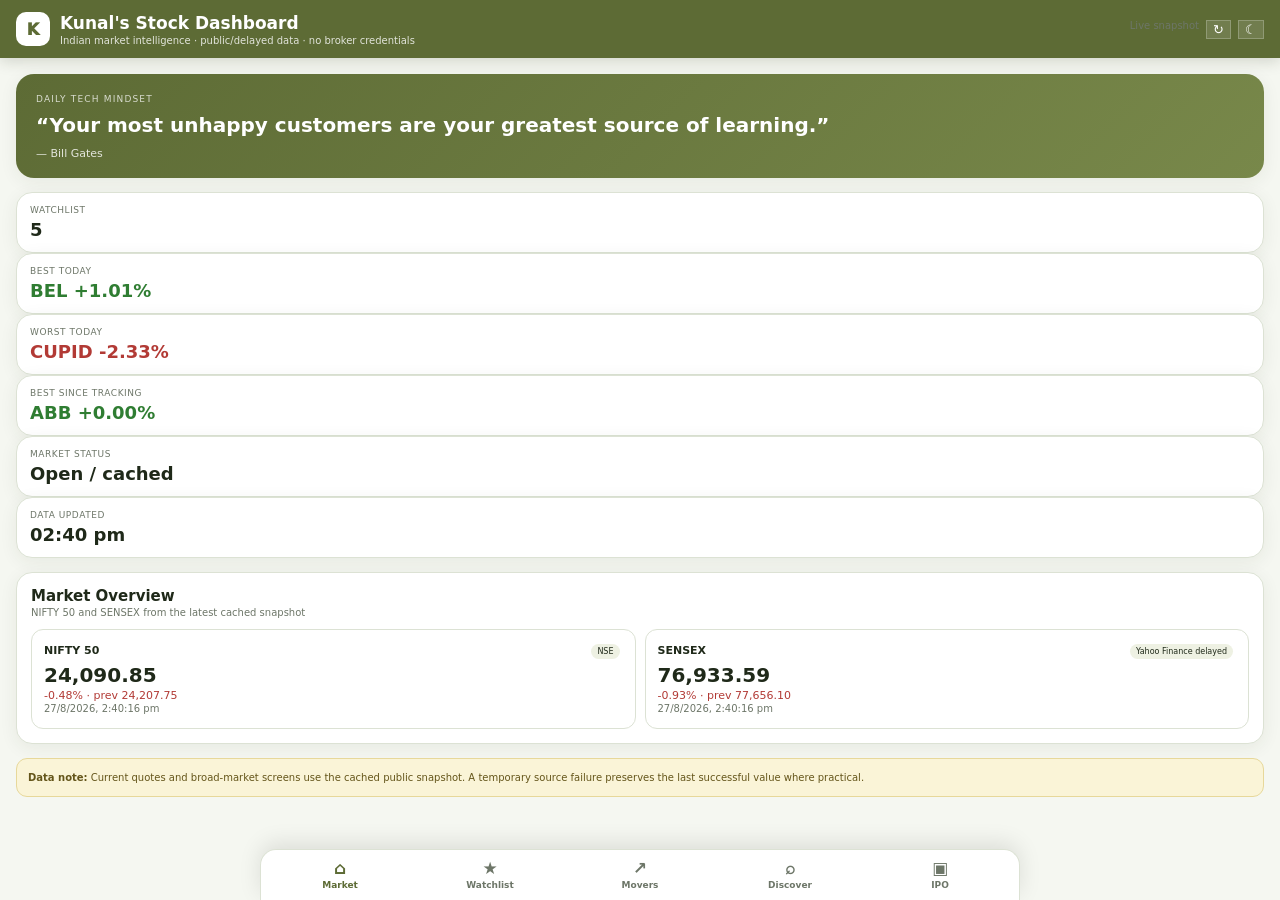
==== index.html @ 5e9cb169 "Add files via upload" ====
<!doctype html>
<html lang="en">
<head>
<meta charset="utf-8">
<meta name="viewport" content="width=device-width,initial-scale=1,viewport-fit=cover">
<meta name="theme-color" content="#5d6b35">
<title>Kunal's Stock Dashboard V7.0</title>
<style>
:root{--olive:#5d6b35;--olive2:#78884a;--olive3:#eef1e3;--bg:#f5f7f1;--panel:#fff;--text:#1f2919;--muted:#6d7668;--border:#dce2d4;--good:#2f7d32;--bad:#b23a35;--gold:#9a7610;--shadow:0 4px 18px rgba(39,53,29,.07)}
[data-theme=dark]{--bg:#11170e;--panel:#192114;--text:#edf2e7;--muted:#a7b19d;--border:#34402f;--olive:#95aa62;--olive2:#b1c57a;--olive3:#26311f;--good:#76c67a;--bad:#ff7b72;--gold:#e1bf57;--shadow:0 4px 18px rgba(0,0,0,.2)}
*{box-sizing:border-box}html,body{margin:0;background:var(--bg);color:var(--text);font-family:Inter,system-ui,-apple-system,Segoe UI,Roboto,sans-serif}body{min-height:100vh}.wrap{max-width:1320px;margin:auto;padding:16px}
.topbar{position:sticky;top:0;z-index:20;margin:-16px -16px 16px;padding:12px 16px;background:var(--olive);color:#fff;display:flex;align-items:center;justify-content:space-between;gap:12px;box-shadow:0 3px 14px rgba(40,50,20,.18)}.brand{display:flex;align-items:center;gap:10px}.brandmark{width:34px;height:34px;border-radius:10px;background:#fff;color:var(--olive);display:grid;place-items:center;font-weight:950}.brand h1{font-size:17px;margin:0}.brand small{display:block;opacity:.82;font-size:10px;margin-top:2px}.top-actions{display:flex;gap:7px}.top-actions button{background:rgba(255,255,255,.12);border:1px solid rgba(255,255,255,.22);color:#fff}
.quote{background:linear-gradient(135deg,var(--olive),var(--olive2));color:#fff;border-radius:18px;padding:20px 20px 18px;box-shadow:var(--shadow);margin-bottom:14px}.quote-label{font-size:9px;letter-spacing:.13em;text-transform:uppercase;opacity:.76}.quote-text{font-size:20px;line-height:1.28;font-weight:750;max-width:920px;margin:9px 0 8px}.quote-author{font-size:11px;opacity:.82}
.cards{display:grid;grid-template-columns:repeat(6,1fr);gap:9px;margin-bottom:14px}.card,.panel{background:var(--panel);border:1px solid var(--border);border-radius:16px;box-shadow:var(--shadow)}.card{padding:12px 13px}.label{font-size:9px;color:var(--muted);text-transform:uppercase;letter-spacing:.06em}.value{font-size:18px;font-weight:850;margin-top:4px}.subval{font-size:10px;color:var(--muted);margin-top:2px}.up{color:var(--good)}.down{color:var(--bad)}
.panel{padding:14px;margin-bottom:14px}.section-head{display:flex;align-items:flex-end;justify-content:space-between;gap:10px;margin-bottom:11px}.section-head h2{font-size:15px;margin:0}.section-head p{font-size:10px;color:var(--muted);margin:2px 0 0}.status{font-size:10px;color:var(--muted)}
.marketgrid{display:grid;grid-template-columns:repeat(2,1fr);gap:9px}.market{padding:12px;border:1px solid var(--border);border-radius:12px}.mhead{display:flex;justify-content:space-between;align-items:center}.mname{font-size:11px;font-weight:800}.mval{font-size:20px;font-weight:900;margin-top:4px}.mchg{font-size:11px;margin-top:2px}
.searchbar{position:relative}.toolbar{display:flex;gap:8px;flex-wrap:wrap}.toolbar input,.toolbar select,.toolbar button{font:inherit;border:1px solid var(--border);background:var(--panel);color:var(--text);border-radius:11px;padding:9px 11px}.toolbar input{min-width:280px;flex:1}.primary{background:var(--olive)!important;color:#fff!important;border-color:var(--olive)!important;font-weight:750}.results{display:none;position:absolute;left:0;right:0;top:44px;background:var(--panel);border:1px solid var(--border);border-radius:12px;box-shadow:var(--shadow);overflow:hidden;z-index:10}.results.open{display:block}.result{padding:9px 11px;cursor:pointer;border-bottom:1px solid var(--border)}.result:last-child{border-bottom:0}.result:hover{background:var(--olive3)}.result b{display:block;font-size:11px}.result span{font-size:9px;color:var(--muted)}
.tablebox{overflow:auto;border:1px solid var(--border);border-radius:12px}table{border-collapse:collapse;width:100%;min-width:1540px;font-size:11px}th{padding:9px 7px;color:var(--muted);text-align:right;border-bottom:1px solid var(--border);white-space:nowrap;position:sticky;top:0;background:var(--panel);z-index:1}th:first-child,td:first-child,td.name{text-align:left!important}td{padding:9px 7px;border-bottom:1px solid var(--border);text-align:right;white-space:nowrap;vertical-align:middle}.name{font-weight:850}.ticker{display:block;font-size:9px;color:var(--muted);font-weight:500}.price{font-size:13px;font-weight:900}.cellprice{font-weight:650}.cellpct{font-size:10px;margin-top:1px}.star{font-size:16px;background:none!important;border:0!important;padding:0 4px!important;color:var(--olive)}.remove{font-size:9px;padding:4px 6px!important}.clickstock{cursor:pointer}.clickstock:hover{background:var(--olive3)}
.details{display:none}.details.open{display:block}.detail-top{display:flex;justify-content:space-between;gap:12px}.detail-title{font-size:16px;font-weight:900}.detail-right{text-align:right}.detail-price{font-size:22px;font-weight:950}.metrics{display:grid;grid-template-columns:repeat(5,1fr);gap:8px;margin-top:11px}.metric{padding:9px;background:var(--olive3);border-radius:10px}.metric span{display:block;font-size:8px;color:var(--muted);text-transform:uppercase;letter-spacing:.04em}.metric b{font-size:11px}.chart{width:100%;height:180px;display:block;margin-top:10px}.periods{display:flex;flex-wrap:wrap;gap:6px;margin-top:7px}.period{padding:7px 9px;border:1px solid var(--border);border-radius:9px;font-size:10px}.period b{display:block;font-size:11px}
.grid3{display:grid;grid-template-columns:repeat(3,1fr);gap:10px}.grid4{display:grid;grid-template-columns:repeat(4,1fr);gap:10px}.move,.opcard,.catcard,.ipo{border:1px solid var(--border);border-radius:12px;padding:11px}.move h3,.opcard h3,.catcard h3,.ipo h3{font-size:11px;margin:0 0 7px}.moveitem{display:flex;justify-content:space-between;gap:10px;padding:7px 0;border-bottom:1px solid var(--border);font-size:11px}.moveitem:last-child{border-bottom:0}.mini{font-size:10px;color:var(--muted);line-height:1.45}.score{font-weight:900}.pill{display:inline-block;font-size:9px;border:1px solid var(--border);border-radius:999px;padding:3px 6px;margin-left:4px}.empty{padding:12px;border:1px dashed var(--border);border-radius:10px;color:var(--muted);font-size:10px;line-height:1.45}.tag{display:inline-block;font-size:8px;background:var(--olive3);border-radius:999px;padding:3px 6px;margin:2px 3px 0 0}
.ipo-grid{display:grid;grid-template-columns:repeat(3,1fr);gap:9px}.rubric{display:grid;grid-template-columns:repeat(4,1fr);gap:8px;margin-top:9px}.rubric div{padding:9px;background:var(--olive3);border-radius:9px;font-size:9px;line-height:1.4}.note{font-size:10px;color:var(--muted);line-height:1.5;margin-top:8px}
.ipo-head{display:flex;justify-content:space-between;gap:12px;align-items:flex-start;flex-wrap:wrap}
.ipo-title{font-size:15px;font-weight:900}.ipo-meta{font-size:10px;color:var(--muted);margin-top:4px;line-height:1.5}
.ipo-score{min-width:92px;text-align:center;border:1px solid var(--border);border-radius:12px;padding:8px 10px;background:var(--soft)}
.ipo-score b{display:block;font-size:18px}.ipo-score span{font-size:9px;font-weight:800}
.ipo-good,.ipo-bad{border-radius:10px;padding:9px 10px;margin-top:9px}
.ipo-good{background:#eaf7ef;border:1px solid #bfe5ca}.ipo-bad{background:#fff0f0;border:1px solid #efc4c4}
[data-theme=dark] .ipo-good{background:#13281b;border-color:#285b38}[data-theme=dark] .ipo-bad{background:#2b1717;border-color:#613030}
.ipo-good h4,.ipo-bad h4{margin:0 0 6px;font-size:10px}.ipo-good h4{color:#17723d}.ipo-bad h4{color:#b33131}
[data-theme=dark] .ipo-good h4{color:#75d99a}[data-theme=dark] .ipo-bad h4{color:#ff8d8d}
.ipo-points{display:grid;grid-template-columns:repeat(2,minmax(0,1fr));gap:5px}
.ipo-point{font-size:10px;line-height:1.35;padding:5px 6px;border-radius:7px;background:rgba(255,255,255,.55)}
[data-theme=dark] .ipo-point{background:rgba(0,0,0,.18)}
.ipo-full{margin-top:9px}.ipo-full summary{font-size:10px;font-weight:800;cursor:pointer;color:var(--muted);list-style:none}
.ipo-full summary::-webkit-details-marker{display:none}.ipo-full summary:after{content:"＋";float:right;font-size:13px}
.ipo-full[open] summary:after{content:"−"}
.ipo-facts{display:grid;grid-template-columns:repeat(3,1fr);gap:6px;margin-top:7px}
.ipo-fact{padding:7px;background:var(--soft);border-radius:7px;font-size:9px}.ipo-fact b{display:block;font-size:10px}
@media(max-width:700px){.ipo-points{grid-template-columns:1fr}.ipo-facts{grid-template-columns:repeat(2,1fr)}}
.warn{background:#faf4d7;border:1px solid #e7d89a;border-radius:11px;padding:11px;color:#64551a;font-size:10px;line-height:1.5}[data-theme=dark] .warn{background:#2d2b18;color:#dfd18b;border-color:#5a542c}
@media(max-width:1050px){.cards{grid-template-columns:repeat(3,1fr)}.grid4{grid-template-columns:repeat(2,1fr)}.metrics{grid-template-columns:repeat(3,1fr)}}
@media(max-width:760px){.wrap{padding:11px}.topbar{margin:-11px -11px 12px;padding:10px 11px}.quote{padding:16px}.quote-text{font-size:17px}.cards{grid-template-columns:repeat(2,1fr)}.marketgrid,.grid3,.ipo-grid,.rubric{grid-template-columns:1fr}.grid4,.metrics{grid-template-columns:repeat(2,1fr)}.toolbar input{min-width:0}.section-head{align-items:flex-start;flex-direction:column}}


/* IPO timeline */
.ipo-schedule{margin-top:9px;padding:9px 10px;border:1px solid var(--border);border-radius:10px;background:var(--panel)}
.ipo-schedule-title{font-size:9px;font-weight:900;letter-spacing:.05em;margin-bottom:7px;color:var(--olive)}
.ipo-schedule-title span{font-size:8px;font-weight:600;color:var(--muted);margin-left:5px}
.ipo-schedule-grid{display:grid;grid-template-columns:repeat(4,1fr);gap:6px}
.ipo-schedule-grid div{padding:7px;background:var(--olive3);border-radius:8px}
.ipo-schedule-grid span{display:block;font-size:8px;color:var(--muted);margin-bottom:2px}
.ipo-schedule-grid b{font-size:10px}
@media(max-width:760px){.ipo-schedule-grid{grid-template-columns:repeat(2,1fr)}}



/* V9.2: true tabbed Android app screens */
.app-screen{display:none!important}
.app-screen.active{display:block!important}
.tab-only{display:none!important}
.bottom-nav{
  position:fixed;
  left:50%;
  bottom:0;
  transform:translateX(-50%);
  z-index:100;
  width:min(760px,100%);
  display:grid;
  grid-template-columns:repeat(5,1fr);
  background:var(--panel);
  border:1px solid var(--border);
  border-bottom:0;
  border-radius:16px 16px 0 0;
  box-shadow:0 -6px 22px rgba(0,0,0,.10);
  padding:5px 4px calc(5px + env(safe-area-inset-bottom));
}
.bottom-nav button{
  appearance:none;
  border:0;
  background:transparent;
  color:var(--muted);
  font:inherit;
  font-size:9px;
  font-weight:800;
  padding:5px 2px;
  cursor:pointer;
  touch-action:manipulation;
  -webkit-tap-highlight-color:transparent;
}
.bottom-nav button b{
  display:block;
  font-size:17px;
  line-height:1.05;
  margin-bottom:2px;
}
.bottom-nav button.active{color:var(--olive)}
.wrap{padding-bottom:86px}
.ipo-new{
  border:1px solid var(--olive2);
  box-shadow:0 0 0 2px rgba(120,136,74,.10), var(--shadow);
  position:relative;
}
.ipo-new-badge{
  position:absolute;right:9px;top:9px;
  background:var(--olive);color:#fff;border-radius:999px;
  padding:3px 7px;font-size:8px;font-weight:900;
}
.ipo-schedule{margin-top:9px;padding:9px 10px;border:1px solid var(--border);border-radius:10px;background:var(--panel)}
.ipo-schedule-title{font-size:9px;font-weight:900;letter-spacing:.05em;margin-bottom:7px;color:var(--olive)}
.ipo-schedule-title span{font-size:8px;font-weight:600;color:var(--muted);margin-left:5px}
.ipo-schedule-grid{display:grid;grid-template-columns:repeat(4,1fr);gap:6px}
.ipo-schedule-grid div{padding:7px;background:var(--olive3);border-radius:8px}
.ipo-schedule-grid span{display:block;font-size:8px;color:var(--muted);margin-bottom:2px}
.ipo-schedule-grid b{font-size:10px}
@media(max-width:760px){
  .bottom-nav{width:100%;border-radius:14px 14px 0 0}
  .ipo-schedule-grid{grid-template-columns:repeat(2,1fr)}
}

</style>
</head>
<body>
<div class="wrap">
<header class="topbar"><div class="brand"><div class="brandmark">K</div><div><h1>Kunal's Stock Dashboard</h1><small>Indian market intelligence · public/delayed data · no broker credentials</small></div></div><div class="top-actions"><span class="status" id="status">Loading…</span><button id="refresh">↻</button><button id="theme">☾</button></div></header>

<section class="quote"><div class="quote-label">Daily tech mindset</div><div class="quote-text" id="quoteText"></div><div class="quote-author" id="quoteAuthor"></div></section>

<section class="cards" data-screen="market"><div class="card"><div class="label">Watchlist</div><div class="value" id="count">5</div></div><div class="card"><div class="label">Best Today</div><div class="value up" id="best">—</div></div><div class="card"><div class="label">Worst Today</div><div class="value down" id="worst">—</div></div><div class="card"><div class="label">Best Since Tracking</div><div class="value up" id="bestTrack">—</div></div><div class="card"><div class="label">Market Status</div><div class="value" id="marketStatus">—</div></div><div class="card"><div class="label">Data Updated</div><div class="value" id="updated">—</div></div></section>

<section class="panel" data-screen="market"><div class="section-head"><div><span id="market-section" class="section-anchor"></span><h2>Market Overview</h2><p>NIFTY 50 and SENSEX from the latest cached snapshot</p></div></div><div class="marketgrid" id="markets"></div></section>

<section class="panel" data-screen="watchlist"><div class="section-head"><div><span id="watchlist-section" class="section-anchor"></span><h2>Build Your Watchlist</h2><p>Search by symbol or company name and choose a real matching security.</p></div></div><div class="toolbar"><div class="searchbar" style="flex:1;min-width:220px"><input id="stockInput" autocomplete="off" placeholder="Try TCS, Tata Consultancy, GTLINFRA…"><div id="results" class="results"></div></div><button id="add" class="primary">＋ Add selected</button><select id="sort"><option value="default">Sort: Default</option><option value="today">Today</option><option value="m1">1M</option><option value="y1">1Y</option><option value="track">Since Tracking</option></select><select id="filter"><option value="all">All</option><option value="up">Gainers</option><option value="down">Losers</option><option value="fav">Favourites</option></select></div><div class="note">Unknown text is never silently added. Search suggestions come from the cached broader-market universe, and the selected security's own first available price becomes its independent tracking price.</div></section>

<section class="panel" data-screen="watchlist"><div class="section-head"><div><span id="performance-section" class="section-anchor"></span><h2>My Performance</h2><p>Every stock has its own tracking price and historical prices.</p></div></div><div class="tablebox"><table><thead><tr><th>★</th><th>Stock</th><th>Tracking</th><th>Since</th><th>Current</th><th>Today</th><th>1M</th><th>3M</th><th>6M</th><th>9M</th><th>1Y</th><th>5Y</th><th>All Time</th><th></th></tr></thead><tbody id="rows"></tbody></table></div></section>

<section class="panel" data-screen="watchlist"><div class="section-head"><div><h2>Selected Stock</h2><p>Tap any performance row to open details and the cached chart.</p></div></div><div id="details"><div class="empty">Select a stock from the table.</div></div></section>

<section class="panel" data-screen="discover"><div class="section-head"><div><span id="opportunities-section" class="section-anchor"></span><h2>Broader Market Opportunities</h2><p>Entire cached NIFTY 500 universe, including stocks outside your watchlist.</p></div></div><div class="grid3"><div class="opcard"><h3>Biggest Gainers — All Stocks</h3><div id="oppToday"></div></div><div class="opcard"><h3>Near 52W High</h3><div id="oppHigh"></div></div><div class="opcard"><h3>Recovery Candidates</h3><div id="oppLow"></div></div></div><div class="note">Opportunity scores are indicative screening scores, not predictions or guaranteed returns.</div></section>

<section class="panel" data-screen="movers"><div class="section-head"><div><span id="movers-section" class="section-anchor"></span><h2>Biggest Movers — All Stocks</h2><p>Top gainers and losers across the whole cached universe, not just your watchlist.</p></div></div><div class="grid4"><div class="move"><h3>Top Gainers</h3><div id="gainers"></div></div><div class="move"><h3>Top Losers</h3><div id="losers"></div></div><div class="move"><h3>Strongest Momentum</h3><div id="momentum"></div></div><div class="move"><h3>Near 52W High</h3><div id="moversHigh"></div></div></div></section>

<section class="panel" data-screen="discover"><div class="section-head"><div><span id="categories-section" class="section-anchor"></span><h2>Stock Categories</h2><p>Cap buckets are rank-based from available free-float market-cap data; themes are curated.</p></div></div><div class="grid4" id="categories"></div></section>

<section class="panel" data-screen="ipo"><div class="section-head"><div><span id="ipo-section" class="section-anchor"></span><h2>IPO Intelligence</h2><p>Current/upcoming snapshot with demand, GMP context and a transparent screening score.</p></div></div><div id="ipos"></div><div class="rubric"><div><b>Fundamentals</b><br>Revenue/profit growth, margins, ROE/ROCE, debt</div><div><b>Valuation</b><br>IPO P/E vs industry, P/S and market-cap context</div><div><b>Structure</b><br>Fresh issue, OFS, promoter holding, use of proceeds</div><div><b>Demand</b><br>GMP, trend and retail/QIB/NII subscription</div></div><div class="note">GMP is unofficial market information and must never be treated as a guaranteed listing price or return.</div></section>

<div class="warn"><b>Data note:</b> Current quotes and broad-market screens use the cached public snapshot. A temporary source failure preserves the last successful value where practical.</div>
</div>

<script>
const defaults=[{name:"ABB India",symbol:"ABB"},{name:"Bharat Dynamics",symbol:"BDL"},{name:"BPCL",symbol:"BPCL"},{name:"Bharat Electronics",symbol:"BEL"},{name:"Cupid",symbol:"CUPID"}];
const quotes=[
 ["Stay hungry. Stay foolish.","Steve Jobs"],
 ["Move fast and break things.","Mark Zuckerberg"],
 ["Your most unhappy customers are your greatest source of learning.","Bill Gates"],
 ["Great things in business are never done by one person; they're done by a team.","Steve Jobs"],
];
let stocks=JSON.parse(localStorage.getItem("ksd7-stocks")||"null")||defaults;let data=null,ipoData=null,selected=null,chosen=null;
const fmt=v=>v==null||!isFinite(v)?"—":Number(v).toLocaleString("en-IN",{minimumFractionDigits:2,maximumFractionDigits:2});
const pct=v=>v==null||!isFinite(v)?"—":(v>=0?"+":"")+Number(v).toFixed(2)+"%";
const cls=v=>v==null?"":v>=0?"up":"down";
const esc=v=>String(v??"").replace(/[&<>"']/g,m=>({"&":"&amp;","<":"&lt;",">":"&gt;",'"':"&quot;","'":"&#039;"}[m]));
const trackKey=s=>`ksd7-track-${s}`;function save(){localStorage.setItem("ksd7-stocks",JSON.stringify(stocks))}
function track(symbol,last){let r=JSON.parse(localStorage.getItem(trackKey(symbol))||"null");if(!r?.price&&last!=null){r={price:last,date:new Date().toISOString()};localStorage.setItem(trackKey(symbol),JSON.stringify(r))}return r}
function universe(){return Object.entries(data?.opportunities||{}).map(([symbol,d])=>({symbol,...d})).filter(d=>d.last!=null)}
function get(s){return data?.stocks?.[s.symbol]||data?.opportunities?.[s.symbol]||null}
function historicalCell(d,key){const price=d?.[key+"Price"],change=d?.[key];return price!=null?`<div class="cellprice">₹${fmt(price)}</div><div class="cellpct ${cls(change)}">${pct(change)}</div>`:"—"}
function render(){const f=document.getElementById("filter").value,k=document.getElementById("sort").value;let list=stocks.filter(s=>{const d=get(s),v=d?.today;return f==="all"||(f==="up"&&v!=null&&v>=0)||(f==="down"&&v!=null&&v<0)||(f==="fav"&&s.favorite)});list.sort((a,b)=>{if(k==="default")return 0;const A=get(a),B=get(b);if(k==="track"){const ta=A?.last!=null?track(a.symbol,A.last):null,tb=B?.last!=null?track(b.symbol,B.last):null;return ((tb?.price&&B?.last)?B.last/tb.price-1:-Infinity)-((ta?.price&&A?.last)?A.last/ta.price-1:-Infinity)}return (B?.[k]??-Infinity)-(A?.[k]??-Infinity)});
document.getElementById("count").textContent=stocks.length;document.getElementById("rows").innerHTML=list.map(s=>{const d=get(s),tr=d?.last!=null?track(s.symbol,d.last):null,since=tr?.price&&d?.last!=null?(d.last/tr.price-1)*100:null;return `<tr class="clickstock" data-sym="${esc(s.symbol)}"><td><button class="star" data-star="${esc(s.symbol)}">${s.favorite?"★":"☆"}</button></td><td class="name">${esc(d?.name||s.name)}<span class="ticker">${esc(s.symbol)}</span></td><td>${tr?`₹${fmt(tr.price)}`:"—"}</td><td class="${cls(since)}">${pct(since)}</td><td class="price">${d?.last!=null?"₹"+fmt(d.last):"—"}</td><td class="${cls(d?.today)}">${pct(d?.today)}</td><td>${historicalCell(d,"m1")}</td><td>${historicalCell(d,"m3")}</td><td>${historicalCell(d,"m6")}</td><td>${historicalCell(d,"m9")}</td><td>${historicalCell(d,"y1")}</td><td>${historicalCell(d,"y5")}</td><td>${historicalCell(d,"allTime")}</td><td><button class="remove" data-remove="${esc(s.symbol)}">Remove</button></td></tr>`}).join("")||`<tr><td colspan="14"><div class="empty">No stocks match this filter.</div></td></tr>`;
document.querySelectorAll("[data-sym]").forEach(r=>r.onclick=e=>{if(e.target.closest("button"))return;openDetail(r.dataset.sym)});document.querySelectorAll("[data-star]").forEach(b=>b.onclick=e=>{e.stopPropagation();const s=stocks.find(x=>x.symbol===b.dataset.star);if(s){s.favorite=!s.favorite;save();render()}});document.querySelectorAll("[data-remove]").forEach(b=>b.onclick=e=>{e.stopPropagation();stocks=stocks.filter(x=>x.symbol!==b.dataset.remove);save();if(selected===b.dataset.remove)selected=null;render()});renderDetails()}
function openDetail(sym){selected=sym;renderDetails();document.getElementById("details").scrollIntoView({behavior:"smooth",block:"nearest"})}
function renderDetails(){const box=document.getElementById("details");if(!selected){box.innerHTML='<div class="empty">Select a stock from the table.</div>';return}const meta=stocks.find(s=>s.symbol===selected)||{symbol:selected,name:selected},d=get(meta);if(!d){box.innerHTML=`<div class="empty">${esc(selected)} has no current cached data yet.</div>`;return}const tr=track(selected,d.last),since=tr?.price?(d.last/tr.price-1)*100:null;box.innerHTML=`<div class="details open"><div class="detail-top"><div><div class="detail-title">${esc(d.name||meta.name)} <span class="ticker">${esc(selected)}</span></div><div class="mini">${esc(d.sector||"Sector unavailable")}</div></div><div class="detail-right"><div class="detail-price">₹${fmt(d.last)}</div><div class="${cls(d.today)}">${pct(d.today)} today</div></div></div><div class="metrics"><div class="metric"><span>Tracking price</span><b>₹${fmt(tr?.price)}</b></div><div class="metric"><span>Since tracking</span><b class="${cls(since)}">${pct(since)}</b></div><div class="metric"><span>52W high</span><b>₹${fmt(d.high)}</b></div><div class="metric"><span>52W low</span><b>₹${fmt(d.low)}</b></div><div class="metric"><span>Volume</span><b>${d.volume==null?"—":Number(d.volume).toLocaleString("en-IN")}</b></div><div class="metric"><span>Prev close</span><b>₹${fmt(d.prev)}</b></div><div class="metric"><span>Market cap</span><b>${d.marketCap==null?"—":fmt(d.marketCap)}</b></div><div class="metric"><span>P/E</span><b>${fmt(d.pe)}</b></div><div class="metric"><span>1Y</span><b class="${cls(d.y1)}">${pct(d.y1)}</b></div><div class="metric"><span>5Y</span><b class="${cls(d.y5)}">${pct(d.y5)}</b></div></div><svg class="chart" viewBox="0 0 900 180" preserveAspectRatio="none">${spark(d.points)}</svg><div class="periods">${[["1M","m1"],["3M","m3"],["6M","m6"],["9M","m9"],["1Y","y1"],["5Y","y5"],["All Time","allTime"]].map(([label,key])=>`<div class="period"><span>${label}</span><b>₹${fmt(d[key+"Price"])}</b><span class="${cls(d[key])}">${pct(d[key])}</span></div>`).join("")}</div>`}
function spark(points){const p=(points||[]).map(x=>Number(x.c)).filter(Number.isFinite).slice(-260);if(p.length<2)return"";const w=900,h=180,pad=8,min=Math.min(...p),max=Math.max(...p),den=max-min||1;const pts=p.map((v,i)=>`${pad+i*(w-2*pad)/(p.length-1)},${h-pad-(v-min)*(h-2*pad)/den}`).join(" ");return `<polyline fill="none" stroke="var(--olive)" stroke-width="2.3" points="${pts}"/>`}
function populateSearch(){const q=document.getElementById("stockInput").value.trim().toLowerCase(),box=document.getElementById("results");chosen=null;if(!q){box.classList.remove("open");box.innerHTML="";return}const rows=universe().filter(x=>x.symbol.toLowerCase().includes(q)||String(x.name||"").toLowerCase().includes(q)).sort((a,b)=>{const as=a.symbol.toLowerCase().startsWith(q)?0:1,bs=b.symbol.toLowerCase().startsWith(q)?0:1;return as-bs||a.symbol.localeCompare(b.symbol)}).slice(0,8);box.innerHTML=rows.length?rows.map(x=>`<div class="result" data-result="${esc(x.symbol)}"><b>${esc(x.symbol)}</b><span>${esc(x.name||x.symbol)} · ₹${fmt(x.last)}</span></div>`).join(""):`<div class="result"><b>No matching stock</b><span>Try a symbol or part of the company name.</span></div>`;box.classList.add("open");document.querySelectorAll("[data-result]").forEach(e=>e.onclick=()=>{chosen=e.dataset.result;document.getElementById("stockInput").value=chosen;box.classList.remove("open")})}
function addSelected(){let sym=chosen||document.getElementById("stockInput").value.trim().toUpperCase();const rows=universe();let exact=rows.find(x=>x.symbol===sym)||rows.find(x=>String(x.name||"").toUpperCase()===sym);if(!exact){const q=sym.toLowerCase();exact=rows.find(x=>x.symbol.toLowerCase()===q||String(x.name||"").toLowerCase()===q)}if(!exact){alert("Select a stock from the search suggestions first.");return}sym=exact.symbol;if(!stocks.some(s=>s.symbol===sym)){stocks.push({name:exact.name||sym,symbol:sym});track(sym,exact.last);save();render()}document.getElementById("stockInput").value="";chosen=null;document.getElementById("results").classList.remove("open")}
function renderMarkets(){const m=data?.markets||{};document.getElementById("markets").innerHTML=["NIFTY 50","SENSEX"].map(k=>{const x=m[k];return `<div class="market"><div class="mhead"><div class="mname">${k}</div><span class="tag">${esc(x?.source||"cached")}</span></div><div class="mval">${x?.last!=null?fmt(x.last):"—"}</div><div class="mchg ${cls(x?.today)}">${pct(x?.today)} · prev ${x?.prev!=null?fmt(x.prev):"—"}</div><div class="mini">${x?.updatedAt?new Date(x.updatedAt).toLocaleString("en-IN"):"Last good cached value"}</div></div>`}).join("")}
function renderOpportunity(id,arr,showScore=true){document.getElementById(id).innerHTML=(arr||[]).slice(0,8).map(x=>`<div class="moveitem linkish" data-oppsym="${esc(x.symbol)}"><span><b>${esc(x.symbol)}</b><span class="ticker">${esc(x.name||x.symbol)}</span></span><span class="${cls(x.today)}">${pct(x.today)}${showScore?`<span class="ticker">Score ${x.score??"—"}</span>`:""}</span></div>`).join("")||'<div class="empty">No opportunity data in snapshot.</div>'}
function opportunities(){const arr=universe();renderOpportunity("oppToday",[...arr].sort((a,b)=>(b.today??-Infinity)-(a.today??-Infinity)));renderOpportunity("oppHigh",arr.filter(x=>x.high&&x.last).sort((a,b)=>(b.last/b.high)-(a.last/a.high)));renderOpportunity("oppLow",arr.filter(x=>x.high&&x.low&&x.last).sort((a,b)=>((a.last-a.low)/(a.high-a.low))-((b.last-b.low)/(b.high-b.low))));const gains=[...arr].sort((a,b)=>(b.today??-Infinity)-(a.today??-Infinity)),losers=[...arr].sort((a,b)=>(a.today??Infinity)-(b.today??Infinity)),momentum=[...arr].sort((a,b)=>(b.score??-Infinity)-(a.score??-Infinity)),high=[...arr].filter(x=>x.high&&x.last).sort((a,b)=>(b.last/b.high)-(a.last/a.high));renderMover("gainers",gains);renderMover("losers",losers);renderMover("momentum",momentum,true);renderMover("moversHigh",high,true);document.querySelectorAll("[data-oppsym]").forEach(e=>e.onclick=()=>{const sym=e.dataset.oppsym;if(!stocks.some(s=>s.symbol===sym)){const d=data.opportunities[sym];stocks.push({name:d?.name||sym,symbol:sym});track(sym,d?.last);save();render()}openDetail(sym)})}
function renderMover(id,arr,score=false){document.getElementById(id).innerHTML=arr.slice(0,8).map(x=>`<div class="moveitem linkish" data-oppsym="${esc(x.symbol)}"><span>${esc(x.symbol)}<span class="ticker">${esc(x.name||"")}</span></span><span class="${cls(x.today)}">${pct(x.today)}${score?`<span class="ticker">${x.score??"—"}</span>`:""}</span></div>`).join("")||'<div class="empty">No data.</div>'}
const themes={"Dividend":["COALINDIA","IOC","ONGC","NTPC","POWERGRID","BPCL","ITC"],"PSU":["SBIN","BPCL","BEL","BDL","ONGC","NTPC","COALINDIA"],"Defence":["BEL","BDL","HAL","MAZDOCK","GRSE","BEML"],"Railways":["IRCON","RVNL","IRFC","RITES","TITAGARH"],"Infrastructure":["LT","LARSEN","ABB","SIEMENS","RVNL","IRCON"],"Banking":["HDFCBANK","ICICIBANK","SBIN","KOTAKBANK","AXISBANK"],"IT":["TCS","INFY","HCLTECH","WIPRO","TECHM"],"Pharma":["SUNPHARMA","DRREDDY","CIPLA","DIVISLAB"],"Energy":["RELIANCE","ONGC","POWERGRID","BPCL","NTPC"]};
function categoryRecords(name){const arr=universe();if(["Blue-chip","Large-cap","Mid-cap","Small-cap","Penny (<₹50)"].includes(name))return arr.filter(x=>x.capCategory===name||(!x.capCategory&&name==="Penny (<₹50)"&&x.last<50)).sort((a,b)=>(b.score??-Infinity)-(a.score??-Infinity));const set=new Set(themes[name]||[]);return arr.filter(x=>set.has(x.symbol)).sort((a,b)=>(b.score??-Infinity)-(a.score??-Infinity))}
function categories(){const names=["Blue-chip","Large-cap","Mid-cap","Small-cap","Penny (<₹50)",...Object.keys(themes)];document.getElementById("categories").innerHTML=names.map(name=>{const a=categoryRecords(name),b=a[0];return `<div class="catcard"><h3>${name}</h3>${b?`<div class="moveitem linkish" data-oppsym="${esc(b.symbol)}"><span><b>${esc(b.symbol)}</b><span class="ticker">${esc(b.name||"")}</span></span><span>₹${fmt(b.last)}</span></div><div class="mini">Today ${pct(b.today)} · 52W ${fmt(b.low)}–${fmt(b.high)} · score ${b.score??"—"}</div>`:'<div class="empty">No matching stock in the current snapshot.</div>'}</div>`}).join("");document.querySelectorAll("[data-oppsym]").forEach(e=>e.onclick=()=>{const sym=e.dataset.oppsym;if(!stocks.some(s=>s.symbol===sym)){const d=data.opportunities[sym];stocks.push({name:d?.name||sym,symbol:sym});track(sym,d?.last);save();render()}openDetail(sym)})}
function ipoScore(x){let s=0;const rg=Number(x.revenueGrowth),pg=Number(x.profitGrowth),roe=Number(x.roe),roce=Number(x.roce),g=Number(x.gmpPct),sub=Number(x.subscriptionTotal);if(Number.isFinite(rg))s+=Math.max(0,Math.min(10,rg/5+5));if(Number.isFinite(pg))s+=Math.max(0,Math.min(10,pg/5+5));if(Number.isFinite(roe))s+=Math.max(0,Math.min(10,roe/5));if(Number.isFinite(roce))s+=Math.max(0,Math.min(10,roce/5));if(x.pe!=null&&x.industryPe>0)s+=Math.max(0,Math.min(15,(1-(Number(x.pe)-Number(x.industryPe))/Number(x.industryPe))*15));if(Number.isFinite(g))s+=Math.max(0,Math.min(15,g/5));if(Number.isFinite(sub))s+=Math.max(0,Math.min(15,sub/3));if(x.freshIssuePct!=null)s+=Math.min(10,Math.max(0,Number(x.freshIssuePct)/10));return Math.round(Math.min(100,s))}
function ipoSignal(label,value,type){
 const text=value==null||value===""?"Not available":String(value);
 return `<div class="ipo-point"><b>${esc(label)}</b><br>${esc(text)}</div>`;
}
function fmtDate(v){
 if(!v) return "—";
 const d=new Date(v+(/T|Z/.test(String(v))?"":"T00:00:00+05:30"));
 if(Number.isNaN(d.getTime())) return esc(String(v));
 return d.toLocaleDateString("en-IN",{day:"2-digit",month:"short",year:"numeric"});
}
function ipoCard(x){
 const score=x.score??ipoScore(x), flag=score>=70?"GREEN":score>=45?"YELLOW":"RED";
 const positives=[], negatives=[];
 const rg=Number(x.revenueGrowth), pg=Number(x.profitGrowth), roe=Number(x.roe), roce=Number(x.roce);
 const gp=Number(x.gmpPct), sub=Number(x.subscriptionTotal), pe=Number(x.pe), ipe=Number(x.industryPe);
 const debt=Number(x.debt), fresh=Number(x.freshIssuePct), promoter=Number(x.promoterHolding);

 if(Number.isFinite(rg) && rg>0) positives.push(ipoSignal("Revenue growth",pct(rg)+" — positive","good"));
 if(Number.isFinite(pg) && pg>0) positives.push(ipoSignal("Profit growth",pct(pg)+" — positive","good"));
 if(Number.isFinite(roe) && roe>=15) positives.push(ipoSignal("ROE",pct(roe)+" — healthy","good"));
 if(Number.isFinite(roce) && roce>=15) positives.push(ipoSignal("ROCE",pct(roce)+" — healthy","good"));
 if(Number.isFinite(gp) && gp>0) positives.push(ipoSignal("GMP",pct(gp)+" — positive unofficial signal","good"));
 if(Number.isFinite(sub) && sub>=2) positives.push(ipoSignal("Subscription",sub.toFixed(1)+"× — strong demand","good"));
 if(Number.isFinite(pe) && Number.isFinite(ipe) && pe>0 && ipe>0 && pe<ipe) positives.push(ipoSignal("Valuation","IPO P/E below industry P/E","good"));
 if(Number.isFinite(promoter) && promoter>=40) positives.push(ipoSignal("Promoter holding",pct(promoter)+" — meaningful holding","good"));
 if(Number.isFinite(fresh) && fresh>=50) positives.push(ipoSignal("Fresh issue",pct(fresh)+" — substantial fresh capital","good"));

 if(Number.isFinite(rg) && rg<0) negatives.push(ipoSignal("Revenue growth",pct(rg)+" — declining","bad"));
 if(Number.isFinite(pg) && pg<0) negatives.push(ipoSignal("Profit growth",pct(pg)+" — declining","bad"));
 if(Number.isFinite(roe) && roe<10) negatives.push(ipoSignal("ROE",pct(roe)+" — weak","bad"));
 if(Number.isFinite(roce) && roce<10) negatives.push(ipoSignal("ROCE",pct(roce)+" — weak","bad"));
 if(Number.isFinite(gp) && gp<0) negatives.push(ipoSignal("GMP",pct(gp)+" — negative unofficial signal","bad"));
 if(Number.isFinite(sub) && sub<1) negatives.push(ipoSignal("Subscription",sub.toFixed(1)+"× — weak demand","bad"));
 if(Number.isFinite(pe) && Number.isFinite(ipe) && pe>ipe) negatives.push(ipoSignal("Valuation","IPO P/E above industry P/E","bad"));
 if(Number.isFinite(debt) && debt>0) negatives.push(ipoSignal("Debt","Debt reported — review leverage","bad"));
 if(Number.isFinite(fresh) && fresh<30) negatives.push(ipoSignal("Fresh issue",pct(fresh)+" — large OFS component","bad"));
 if(Number.isFinite(promoter) && promoter<20) negatives.push(ipoSignal("Promoter holding",pct(promoter)+" — relatively low","bad"));

 if(!positives.length) positives.push(ipoSignal("No clear positive signal","Insufficient verified data","good"));
 if(!negatives.length) negatives.push(ipoSignal("No major negative signal","No flagged issue from available metrics","bad"));

 return `<div class="ipo">
  <div class="ipo-head">
   <div><div class="ipo-title">${esc(x.name||"Unnamed IPO")}</div>
   <div class="ipo-meta">Price ${esc(x.priceBand||x.issuePrice||"—")} · GMP ${x.gmp!=null?"₹"+fmt(x.gmp):"—"} (${x.gmpPct!=null?pct(x.gmpPct):"—"}) · Lot ${x.lotSize??"—"} · Min investment ${x.minimumInvestment!=null?"₹"+fmt(x.minimumInvestment):"—"}</div></div>
   <div class="ipo-score"><b>${score}/100</b><span>${flag}</span></div>
  </div>
  <div class="ipo-good"><h4>🟢 POSITIVES</h4><div class="ipo-points">${positives.join("")}</div></div>
  <div class="ipo-bad"><h4>🔴 NEGATIVES / RISKS</h4><div class="ipo-points">${negatives.join("")}</div></div>
  <div class="ipo-schedule">
   <div class="ipo-schedule-title">📅 IPO TIMELINE <span>tentative</span></div>
   <div class="ipo-schedule-grid">
    <div><span>Start</span><b>${fmtDate(x.openDate)}</b></div>
    <div><span>Bidding ends</span><b>${fmtDate(x.closeDate)}</b></div>
    <div><span>Allotment</span><b>${fmtDate(x.allotmentDate)}</b></div>
    <div><span>Listing</span><b>${fmtDate(x.listingDate)}</b></div>
   </div>
  </div>
  <details class="ipo-full">
   <summary>Full IPO details</summary>
   <div class="ipo-facts">
    <div class="ipo-fact"><b>Issue size</b>${x.issueSize!=null?"₹"+fmt(x.issueSize):"—"}</div>
    <div class="ipo-fact"><b>Market cap</b>${x.marketCap!=null?"₹"+fmt(x.marketCap):"—"}</div>
    <div class="ipo-fact"><b>Revenue growth</b>${pct(x.revenueGrowth)}</div>
    <div class="ipo-fact"><b>Profit growth</b>${pct(x.profitGrowth)}</div>
    <div class="ipo-fact"><b>ROE</b>${pct(x.roe)}</div>
    <div class="ipo-fact"><b>ROCE</b>${pct(x.roce)}</div>
    <div class="ipo-fact"><b>Debt</b>${x.debt??"—"}</div>
    <div class="ipo-fact"><b>IPO P/E</b>${x.pe??"—"}</div>
    <div class="ipo-fact"><b>Industry P/E</b>${x.industryPe??"—"}</div>
    <div class="ipo-fact"><b>Promoter holding</b>${x.promoterHolding!=null?pct(x.promoterHolding):"—"}</div>
    <div class="ipo-fact"><b>Fresh issue</b>${x.freshIssuePct!=null?pct(x.freshIssuePct):"—"}</div>
    <div class="ipo-fact"><b>OFS</b>${x.ofsPct!=null?pct(x.ofsPct):"—"}</div>
    <div class="ipo-fact"><b>Retail</b>${x.retailSubscription??"—"}×</div>
    <div class="ipo-fact"><b>QIB</b>${x.qibSubscription??"—"}×</div>
    <div class="ipo-fact"><b>NII/HNI</b>${x.niiSubscription??"—"}×</div>
    <div class="ipo-fact"><b>Listing potential</b>${esc(x.listingGainPotential||"—")}</div>
    <div class="ipo-fact"><b>Long-term potential</b>${esc(x.longTermPotential||"—")}</div>
    <div class="ipo-fact"><b>Risk</b>${esc(x.risk||"—")}</div>
   </div>
  </details>
 </div>`;
}
function renderIpos(){const rows=Array.isArray(ipoData?.ipos)?ipoData.ipos:[];document.getElementById("ipos").innerHTML=rows.length?`<div class="ipo-grid">${rows.map(ipoCard).join("")}</div>`:'<div class="empty">No verified IPO snapshot available.</div>'}
function setQuote(){const q=quotes[new Date().getDate()%quotes.length];document.getElementById("quoteText").textContent=`“${q[0]}”`;document.getElementById("quoteAuthor").textContent=`— ${q[1]}`}
async function load(){try{document.getElementById("status").textContent="Loading…";const [r,i]=await Promise.all([fetch("data.json?ts="+Date.now(),{cache:"no-store"}),fetch("ipo.json?ts="+Date.now(),{cache:"no-store"})]);if(!r.ok)throw Error("data unavailable");data=await r.json();ipoData=i.ok?await i.json():{ipos:[]};document.getElementById("status").textContent=data.stockFailures?.length?"Partial / cached":"Live snapshot";document.getElementById("updated").textContent=data.updatedAt?new Date(data.updatedAt).toLocaleTimeString("en-IN",{hour:"2-digit",minute:"2-digit"}):"—";const arr=stocks.map(s=>({s,d:get(s)})).filter(x=>x.d?.today!=null);const best=arr.reduce((a,b)=>!a||b.d.today>a.d.today?b:a,null),worst=arr.reduce((a,b)=>!a||b.d.today<a.d.today?b:a,null);document.getElementById("best").textContent=best?`${best.s.symbol} ${pct(best.d.today)}`:"—";document.getElementById("worst").textContent=worst?`${worst.s.symbol} ${pct(worst.d.today)}`:"—";const bt=stocks.map(s=>{const d=get(s);if(!d?.last)return null;const t=track(s.symbol,d.last);return t?.price?{s,v:(d.last/t.price-1)*100}:null}).filter(Boolean).sort((a,b)=>b.v-a.v)[0];document.getElementById("bestTrack").textContent=bt?`${bt.s.symbol} ${pct(bt.v)}`:"—";document.getElementById("marketStatus").textContent=data.markets?.["NIFTY 50"]?"Open / cached":"No data";renderMarkets();render();opportunities();categories();renderIpos()}catch(e){console.error(e);document.getElementById("status").textContent="Data unavailable"}}

document.getElementById("refresh").onclick=load;document.getElementById("sort").onchange=render;document.getElementById("filter").onchange=render;document.getElementById("theme").onclick=()=>{document.documentElement.dataset.theme=document.documentElement.dataset.theme==="dark"?"":"dark";localStorage.setItem("ksd7-theme",document.documentElement.dataset.theme)};if(localStorage.getItem("ksd7-theme")==="dark")document.documentElement.dataset.theme="dark";
document.getElementById("stockInput").addEventListener("input",populateSearch);document.getElementById("stockInput").addEventListener("focus",populateSearch);document.getElementById("stockInput").addEventListener("keydown",e=>{if(e.key==="Enter")addSelected()});document.addEventListener("click",e=>{if(!e.target.closest(".searchbar"))document.getElementById("results").classList.remove("open")});document.getElementById("add").onclick=addSelected;setQuote();load();
</script>



<nav class="bottom-nav" id="bottomNav" aria-label="Primary navigation">
  <button type="button" data-tab="market" aria-label="Market"><b>⌂</b>Market</button>
  <button type="button" data-tab="watchlist" aria-label="Watchlist"><b>★</b>Watchlist</button>
  <button type="button" data-tab="movers" aria-label="Movers"><b>↗</b>Movers</button>
  <button type="button" data-tab="discover" aria-label="Discover"><b>⌕</b>Discover</button>
  <button type="button" data-tab="ipo" aria-label="IPO"><b>▣</b>IPO</button>
</nav>


<script>
/* V9.2 IPO: hide already-listed issues and highlight newest/current issues */
(function(){
  function ipoDate(x, key){
    const v = x && (x[key] || x[key.replace(/([A-Z])/g,"_$1").toLowerCase()]);
    if(!v) return null;
    const d = new Date(v);
    return Number.isNaN(d.getTime()) ? null : d;
  }

  function ipoState(x){
    const today = new Date();
    today.setHours(0,0,0,0);
    const start = ipoDate(x,"openDate");
    const end = ipoDate(x,"closeDate");
    const listing = ipoDate(x,"listingDate");
    const isListed = listing && listing < today;
    const isCurrent = !isListed && start && end && start <= today && today <= end;
    const isUpcoming = !isListed && start && start > today;
    return {isListed,isCurrent,isUpcoming,start,end,listing};
  }

  function fmtIPODate(d){
    if(!d) return "—";
    return d.toLocaleDateString("en-IN",{day:"2-digit",month:"short",year:"numeric"});
  }

  window.renderIpos = function(){
    const all = Array.isArray(ipoData?.ipos) ? ipoData.ipos : [];
    const active = all
      .map(x => ({x, s:ipoState(x)}))
      .filter(o => !o.s.isListed)
      .sort((a,b) => {
        const ad=a.s.start?.getTime() ?? Infinity, bd=b.s.start?.getTime() ?? Infinity;
        const ac=a.s.isCurrent ? 0 : a.s.isUpcoming ? 1 : 2;
        const bc=b.s.isCurrent ? 0 : b.s.isUpcoming ? 1 : 2;
        return ac-bc || ad-bd || String(a.x.name||"").localeCompare(String(b.x.name||""));
      })
      .map(o=>o.x);

    const el=document.getElementById("ipos");
    if(!el) return;
    if(!active.length){
      el.innerHTML='<div class="empty">No current or upcoming IPOs in the latest snapshot.</div>';
      return;
    }
    el.innerHTML = '<div class="ipo-grid">' + active.map(function(x){
      const s=ipoState(x);
      const score=ipoScore(x);
      const flag=score>=70?"GREEN":score>=45?"YELLOW":"RED";
      const cls=s.isCurrent||s.isUpcoming?" ipo-new":"";
      const badge=s.isCurrent?"LIVE IPO":(s.isUpcoming?"UPCOMING":"");
      const name=esc(x.name||"Unnamed IPO");
      const band=esc(x.priceBand||x.issuePrice||"—");
      const gmpNum=num(x.gmp);
      const timeline = `
        <div class="ipo-schedule">
          <div class="ipo-schedule-title">📅 IPO TIMELINE <span>published / tentative</span></div>
          <div class="ipo-schedule-grid">
            <div><span>Start</span><b>${fmtIPODate(ipoDate(x,"openDate"))}</b></div>
            <div><span>Bidding ends</span><b>${fmtIPODate(ipoDate(x,"closeDate"))}</b></div>
            <div><span>Allotment</span><b>${fmtIPODate(ipoDate(x,"allotmentDate"))}</b></div>
            <div><span>Listing</span><b>${fmtIPODate(ipoDate(x,"listingDate"))}</b></div>
          </div>
        </div>`;
      const pos=[],neg=[];
      const rg=num(x.revenueGrowth), pg=num(x.profitGrowth), roe=num(x.roe), roce=num(x.roce);
      const gp=num(x.gmpPct), sub=num(x.subscriptionTotal), pe=num(x.pe), ipe=num(x.industryPe);
      if(rg!==null) (rg>0?pos:neg).push(ipoSignal("Revenue growth",pct(rg)+(rg>0?" — positive":" — declining")));
      if(pg!==null) (pg>0?pos:neg).push(ipoSignal("Profit growth",pct(pg)+(pg>0?" — positive":" — declining")));
      if(roe!==null) { if(roe>=15) pos.push(ipoSignal("ROE",pct(roe)+" — healthy")); else if(roe<10) neg.push(ipoSignal("ROE",pct(roe)+" — weak")); }
      if(roce!==null) { if(roce>=15) pos.push(ipoSignal("ROCE",pct(roce)+" — healthy")); else if(roce<10) neg.push(ipoSignal("ROCE",pct(roce)+" — weak")); }
      if(gp!==null) (gp>0?pos:neg).push(ipoSignal("GMP",pct(gp)+(gp>0?" — positive unofficial signal":" — negative unofficial signal")));
      if(sub!==null) { if(sub>=2) pos.push(ipoSignal("Subscription",sub.toFixed(1)+"× — strong demand")); if(sub<1) neg.push(ipoSignal("Subscription",sub.toFixed(1)+"× — weak demand")); }
      if(pe!==null && ipe!==null) (pe<ipe?pos:neg).push(ipoSignal("Valuation",pe<ipe?"IPO P/E below industry P/E":"IPO P/E above industry P/E"));
      if(num(x.promoterHolding)!==null){ const p=num(x.promoterHolding); if(p>=40) pos.push(ipoSignal("Promoter holding",pct(p)+" — meaningful")); if(p<20) neg.push(ipoSignal("Promoter holding",pct(p)+" — relatively low")); }
      if(num(x.debt)!==null) neg.push(ipoSignal("Debt","Debt reported — review leverage"));
      if(!pos.length) pos.push(ipoSignal("No clear positive","Insufficient verified data"));
      if(!neg.length) neg.push(ipoSignal("No major negative","No flagged issue from available metrics"));

      return `<div class="ipo${cls}">
        ${badge?`<div class="ipo-new-badge">${badge}</div>`:""}
        <div class="ipo-head"><div>
          <div class="ipo-title">${name}</div>
          <div class="ipo-meta">Price ${band} · GMP ${gmpNum===null?"—":price(gmpNum)} (${x.gmpPct==null?"—":pct(x.gmpPct)}) · Lot ${esc(x.lotSize??"—")} · Min ${x.minimumInvestment==null?"—":price(x.minimumInvestment)}</div>
        </div><div class="ipo-score"><b>${score}/100</b><span>${flag}</span></div></div>
        ${timeline}
        <div class="ipo-good"><h4>🟢 POSITIVES</h4><div class="ipo-points">${pos.join("")}</div></div>
        <div class="ipo-bad"><h4>🔴 NEGATIVES / RISKS</h4><div class="ipo-points">${neg.join("")}</div></div>
        <details class="ipo-full"><summary>Full IPO details</summary>
          <div class="ipo-facts">
            <div class="ipo-fact"><b>Issue size</b>${x.issueSize==null?"—":price(x.issueSize)}</div>
            <div class="ipo-fact"><b>Market cap</b>${x.marketCap==null?"—":price(x.marketCap)}</div>
            <div class="ipo-fact"><b>Revenue growth</b>${pct(x.revenueGrowth)}</div>
            <div class="ipo-fact"><b>Profit growth</b>${pct(x.profitGrowth)}</div>
            <div class="ipo-fact"><b>ROE</b>${pct(x.roe)}</div>
            <div class="ipo-fact"><b>ROCE</b>${pct(x.roce)}</div>
            <div class="ipo-fact"><b>Debt</b>${esc(x.debt??"—")}</div>
            <div class="ipo-fact"><b>IPO P/E</b>${x.pe??"—"}</div>
            <div class="ipo-fact"><b>Industry P/E</b>${x.industryPe??"—"}</div>
            <div class="ipo-fact"><b>Promoter holding</b>${x.promoterHolding==null?"—":pct(x.promoterHolding)}</div>
            <div class="ipo-fact"><b>Fresh issue</b>${x.freshIssuePct==null?"—":pct(x.freshIssuePct)}</div>
            <div class="ipo-fact"><b>OFS</b>${x.ofsPct==null?"—":pct(x.ofsPct)}</div>
            <div class="ipo-fact"><b>Retail</b>${x.retailSubscription??"—"}×</div>
            <div class="ipo-fact"><b>QIB</b>${x.qibSubscription??"—"}×</div>
            <div class="ipo-fact"><b>NII/HNI</b>${x.niiSubscription??"—"}×</div>
            <div class="ipo-fact"><b>Listing potential</b>${esc(x.listingGainPotential??"—")}</div>
            <div class="ipo-fact"><b>Long-term potential</b>${esc(x.longTermPotential??"—")}</div>
            <div class="ipo-fact"><b>Risk</b>${esc(x.risk??"—")}</div>
          </div>
        </details>
      </div>`;
    }).join("") + '</div>';
  };

  /* Patch initial render after the original dashboard loader runs. */
  const originalLoad = window.load;
  setTimeout(function(){ if(window.renderIpos) window.renderIpos(); }, 0);
})();
</script>


<script>
(function(){
  const valid = new Set(["market","watchlist","movers","discover","ipo"]);

  function activate(tab, push){
    if(!valid.has(tab)) tab="market";
    document.querySelectorAll("[data-screen]").forEach(function(el){
      el.classList.toggle("active", el.dataset.screen===tab);
      el.classList.add("app-screen");
    });
    document.querySelectorAll("#bottomNav [data-tab]").forEach(function(btn){
      const on=btn.dataset.tab===tab;
      btn.classList.toggle("active",on);
      btn.setAttribute("aria-current",on?"page":"false");
    });
    if(push && location.hash!=="#"+tab){
      history.pushState({tab:tab},"","#"+tab);
    }
    window.scrollTo(0,0);
  }

  document.querySelectorAll("#bottomNav [data-tab]").forEach(function(btn){
    btn.addEventListener("click",function(e){
      e.preventDefault();
      e.stopPropagation();
      activate(btn.dataset.tab,true);
    },{passive:false});
  });

  window.addEventListener("popstate",function(){
    activate(location.hash.slice(1)||"market",false);
  });
  window.addEventListener("hashchange",function(){
    activate(location.hash.slice(1)||"market",false);
  });

  activate(location.hash.slice(1)||"market",false);
})();
</script>


<script>
/* V9.3: isolated Android app tabs */
(function(){
  const VALID = new Set(["market","watchlist","movers","discover","ipo"]);

  function activate(tab, pushHistory){
    if(!VALID.has(tab)) tab = "market";

    document.querySelectorAll("[data-screen]").forEach(section => {
      section.classList.add("app-screen");
      section.classList.toggle("active", section.dataset.screen === tab);
    });

    document.querySelectorAll("#bottomNav button").forEach(btn => {
      const active = btn.dataset.tab === tab;
      btn.classList.toggle("active", active);
      btn.setAttribute("aria-current", active ? "page" : "false");
    });

    if(pushHistory && location.hash !== "#" + tab){
      history.pushState({tab}, "", "#" + tab);
    }

    window.scrollTo(0, 0);
  }

  document.querySelectorAll("#bottomNav button").forEach(btn => {
    btn.addEventListener("click", function(event){
      event.preventDefault();
      event.stopPropagation();
      activate(this.dataset.tab, true);
    }, {passive:false});
  });

  window.addEventListener("popstate", () => {
    activate(location.hash.slice(1), false);
  });

  window.addEventListener("hashchange", () => {
    activate(location.hash.slice(1), false);
  });

  activate(location.hash.slice(1) || "market", false);
})();
</script>

</body>
</html>
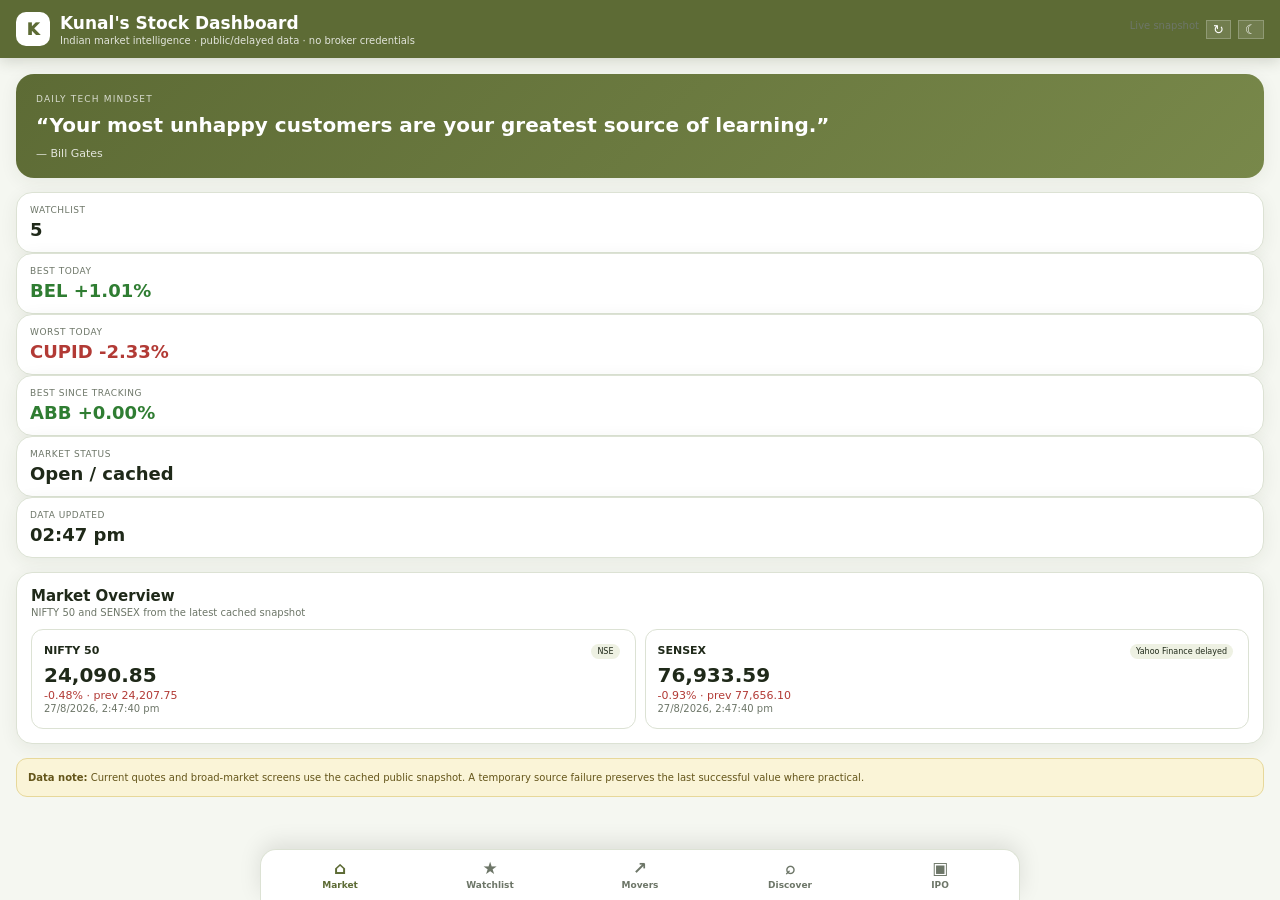
==== commit 1dd8284e: "Add files via upload" ====
--- a/index.html
+++ b/index.html
@@ -265,7 +265,92 @@
 }
 function renderIpos(){const rows=Array.isArray(ipoData?.ipos)?ipoData.ipos:[];document.getElementById("ipos").innerHTML=rows.length?`<div class="ipo-grid">${rows.map(ipoCard).join("")}</div>`:'<div class="empty">No verified IPO snapshot available.</div>'}
 function setQuote(){const q=quotes[new Date().getDate()%quotes.length];document.getElementById("quoteText").textContent=`“${q[0]}”`;document.getElementById("quoteAuthor").textContent=`— ${q[1]}`}
-async function load(){try{document.getElementById("status").textContent="Loading…";const [r,i]=await Promise.all([fetch("data.json?ts="+Date.now(),{cache:"no-store"}),fetch("ipo.json?ts="+Date.now(),{cache:"no-store"})]);if(!r.ok)throw Error("data unavailable");data=await r.json();ipoData=i.ok?await i.json():{ipos:[]};document.getElementById("status").textContent=data.stockFailures?.length?"Partial / cached":"Live snapshot";document.getElementById("updated").textContent=data.updatedAt?new Date(data.updatedAt).toLocaleTimeString("en-IN",{hour:"2-digit",minute:"2-digit"}):"—";const arr=stocks.map(s=>({s,d:get(s)})).filter(x=>x.d?.today!=null);const best=arr.reduce((a,b)=>!a||b.d.today>a.d.today?b:a,null),worst=arr.reduce((a,b)=>!a||b.d.today<a.d.today?b:a,null);document.getElementById("best").textContent=best?`${best.s.symbol} ${pct(best.d.today)}`:"—";document.getElementById("worst").textContent=worst?`${worst.s.symbol} ${pct(worst.d.today)}`:"—";const bt=stocks.map(s=>{const d=get(s);if(!d?.last)return null;const t=track(s.symbol,d.last);return t?.price?{s,v:(d.last/t.price-1)*100}:null}).filter(Boolean).sort((a,b)=>b.v-a.v)[0];document.getElementById("bestTrack").textContent=bt?`${bt.s.symbol} ${pct(bt.v)}`:"—";document.getElementById("marketStatus").textContent=data.markets?.["NIFTY 50"]?"Open / cached":"No data";renderMarkets();render();opportunities();categories();renderIpos()}catch(e){console.error(e);document.getElementById("status").textContent="Data unavailable"}}
+async function load(){
+  const status=document.getElementById("status");
+  const updated=document.getElementById("updated");
+  try{
+    status.textContent="Loading…";
+
+    // Market and IPO data are deliberately loaded independently.
+    // A temporary IPO failure must never mark the market dashboard unavailable.
+    let marketOK=false, ipoOK=false;
+
+    try{
+      const r=await fetch("data.json?ts="+Date.now(),{cache:"no-store"});
+      if(!r.ok) throw Error("market HTTP "+r.status);
+      const fresh=await r.json();
+      if(fresh && fresh.stocks){
+        data=fresh;
+        marketOK=true;
+      }
+    }catch(err){
+      console.error("Market data:",err);
+    }
+
+    try{
+      const i=await fetch("ipo.json?ts="+Date.now(),{cache:"no-store"});
+      if(i.ok){
+        const freshIPO=await i.json();
+        if(freshIPO && Array.isArray(freshIPO.ipos)){
+          ipoData=freshIPO;
+          ipoOK=true;
+        }
+      }
+    }catch(err){
+      console.error("IPO data:",err);
+    }
+
+    if(!marketOK){
+      status.textContent="Data unavailable";
+      updated.textContent="—";
+      return;
+    }
+
+    status.textContent=data.stockFailures?.length
+      ?"Partial / cached"
+      :(ipoOK?"Live snapshot":"Market live · IPO unavailable");
+
+    updated.textContent=data.updatedAt
+      ?new Date(data.updatedAt).toLocaleTimeString("en-IN",{hour:"2-digit",minute:"2-digit"})
+      :"—";
+
+    const arr=stocks.map(s=>({s,d:get(s)})).filter(x=>x.d?.today!=null);
+    const best=arr.reduce((a,b)=>!a||b.d.today>a.d.today?b:a,null);
+    const worst=arr.reduce((a,b)=>!a||b.d.today<a.d.today?b:a,null);
+
+    document.getElementById("best").textContent=best
+      ?`${best.s.symbol} ${pct(best.d.today)}`:"—";
+    document.getElementById("worst").textContent=worst
+      ?`${worst.s.symbol} ${pct(worst.d.today)}`:"—";
+
+    const bt=stocks.map(s=>{
+      const d=get(s);
+      if(!d?.last)return null;
+      const t=track(s.symbol,d.last);
+      return t?.price?{s,v:(d.last/t.price-1)*100}:null;
+    }).filter(Boolean).sort((a,b)=>b.v-a.v)[0];
+
+    document.getElementById("bestTrack").textContent=bt
+      ?`${bt.s.symbol} ${pct(bt.v)}`:"—";
+
+    document.getElementById("marketStatus").textContent=
+      data.markets?.["NIFTY 50"]?"Open / cached":"No data";
+
+    renderMarkets();
+    render();
+    opportunities();
+    categories();
+
+    if(ipoOK && typeof renderIpos==="function") renderIpos();
+    else {
+      const el=document.getElementById("ipos");
+      if(el) el.innerHTML='<div class="empty">IPO data temporarily unavailable. Market data is still active.</div>';
+    }
+  }catch(e){
+    console.error("Dashboard load:",e);
+    status.textContent="Data unavailable";
+  }
+}
 
 document.getElementById("refresh").onclick=load;document.getElementById("sort").onchange=render;document.getElementById("filter").onchange=render;document.getElementById("theme").onclick=()=>{document.documentElement.dataset.theme=document.documentElement.dataset.theme==="dark"?"":"dark";localStorage.setItem("ksd7-theme",document.documentElement.dataset.theme)};if(localStorage.getItem("ksd7-theme")==="dark")document.documentElement.dataset.theme="dark";
 document.getElementById("stockInput").addEventListener("input",populateSearch);document.getElementById("stockInput").addEventListener("focus",populateSearch);document.getElementById("stockInput").addEventListener("keydown",e=>{if(e.key==="Enter")addSelected()});document.addEventListener("click",e=>{if(!e.target.closest(".searchbar"))document.getElementById("results").classList.remove("open")});document.getElementById("add").onclick=addSelected;setQuote();load();
@@ -445,49 +530,39 @@
 </script>
 
 
+
 <script>
-/* V9.3: isolated Android app tabs */
+/* V9.4: isolated Android tabs */
 (function(){
-  const VALID = new Set(["market","watchlist","movers","discover","ipo"]);
-
-  function activate(tab, pushHistory){
-    if(!VALID.has(tab)) tab = "market";
-
-    document.querySelectorAll("[data-screen]").forEach(section => {
-      section.classList.add("app-screen");
-      section.classList.toggle("active", section.dataset.screen === tab);
+  const valid=new Set(["market","watchlist","movers","discover","ipo"]);
+
+  function activate(tab,push){
+    if(!valid.has(tab)) tab="market";
+    document.querySelectorAll("[data-screen]").forEach(el=>{
+      el.classList.add("app-screen");
+      el.classList.toggle("active",el.dataset.screen===tab);
     });
-
-    document.querySelectorAll("#bottomNav button").forEach(btn => {
-      const active = btn.dataset.tab === tab;
-      btn.classList.toggle("active", active);
-      btn.setAttribute("aria-current", active ? "page" : "false");
+    document.querySelectorAll("#bottomNav [data-tab]").forEach(btn=>{
+      const on=btn.dataset.tab===tab;
+      btn.classList.toggle("active",on);
+      btn.setAttribute("aria-current",on?"page":"false");
     });
-
-    if(pushHistory && location.hash !== "#" + tab){
-      history.pushState({tab}, "", "#" + tab);
-    }
-
-    window.scrollTo(0, 0);
+    if(push && location.hash!=="#"+tab)
+      history.pushState({tab},"","#"+tab);
+    window.scrollTo(0,0);
   }
 
-  document.querySelectorAll("#bottomNav button").forEach(btn => {
-    btn.addEventListener("click", function(event){
-      event.preventDefault();
-      event.stopPropagation();
-      activate(this.dataset.tab, true);
-    }, {passive:false});
+  document.querySelectorAll("#bottomNav [data-tab]").forEach(btn=>{
+    btn.addEventListener("click",e=>{
+      e.preventDefault();
+      e.stopPropagation();
+      activate(btn.dataset.tab,true);
+    },{passive:false});
   });
 
-  window.addEventListener("popstate", () => {
-    activate(location.hash.slice(1), false);
-  });
-
-  window.addEventListener("hashchange", () => {
-    activate(location.hash.slice(1), false);
-  });
-
-  activate(location.hash.slice(1) || "market", false);
+  window.addEventListener("popstate",()=>activate(location.hash.slice(1),false));
+  window.addEventListener("hashchange",()=>activate(location.hash.slice(1),false));
+  activate(location.hash.slice(1)||"market",false);
 })();
 </script>
 
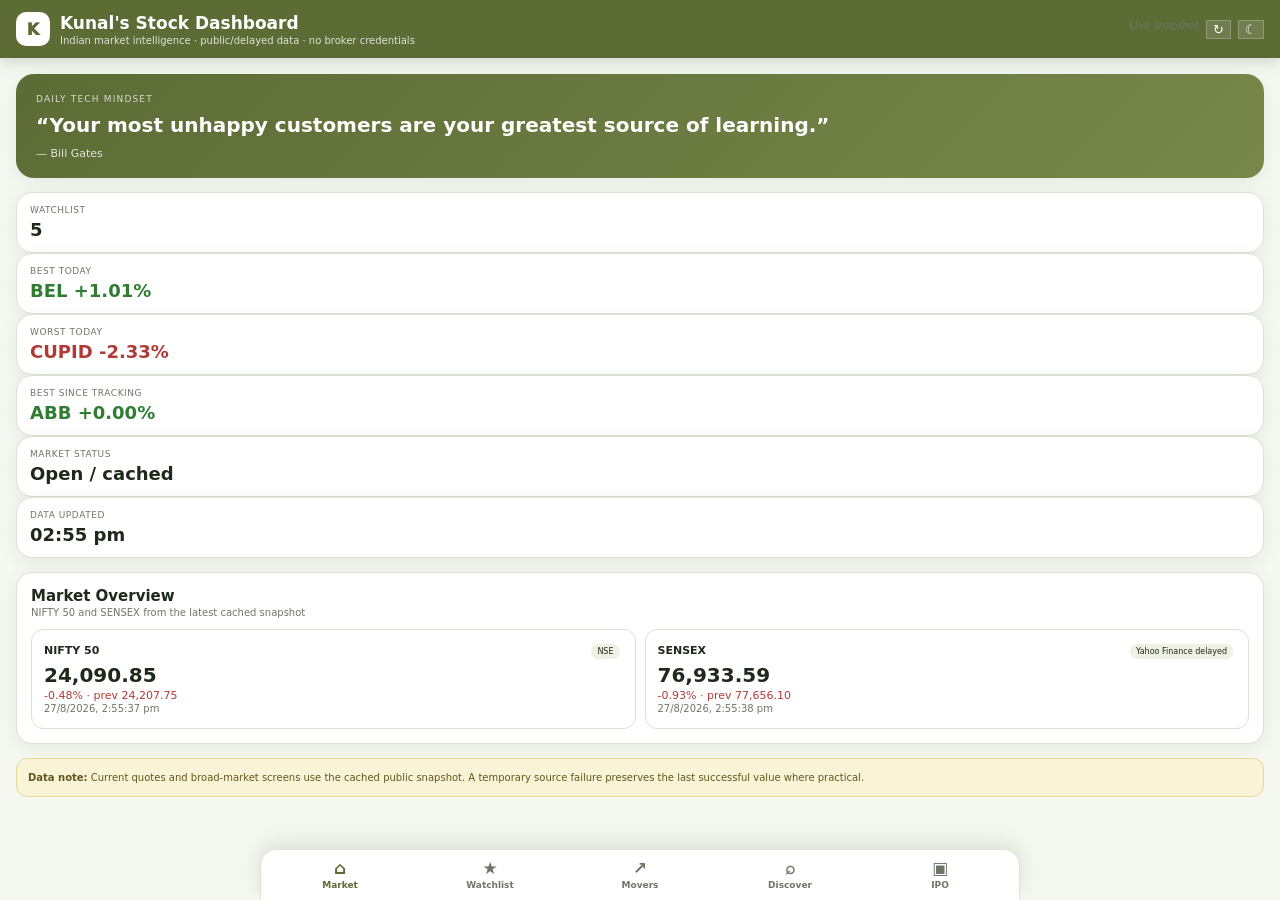
==== commit 20c8d110: "Add files via upload" ====
--- a/index.html
+++ b/index.html
@@ -4,7 +4,7 @@
 <meta charset="utf-8">
 <meta name="viewport" content="width=device-width,initial-scale=1,viewport-fit=cover">
 <meta name="theme-color" content="#5d6b35">
-<title>Kunal's Stock Dashboard V7.0</title>
+<title>Kunal's Stock Dashboard V9.5</title>
 <style>
 :root{--olive:#5d6b35;--olive2:#78884a;--olive3:#eef1e3;--bg:#f5f7f1;--panel:#fff;--text:#1f2919;--muted:#6d7668;--border:#dce2d4;--good:#2f7d32;--bad:#b23a35;--gold:#9a7610;--shadow:0 4px 18px rgba(39,53,29,.07)}
 [data-theme=dark]{--bg:#11170e;--panel:#192114;--text:#edf2e7;--muted:#a7b19d;--border:#34402f;--olive:#95aa62;--olive2:#b1c57a;--olive3:#26311f;--good:#76c67a;--bad:#ff7b72;--gold:#e1bf57;--shadow:0 4px 18px rgba(0,0,0,.2)}
@@ -157,6 +157,17 @@
 let stocks=JSON.parse(localStorage.getItem("ksd7-stocks")||"null")||defaults;let data=null,ipoData=null,selected=null,chosen=null;
 const fmt=v=>v==null||!isFinite(v)?"—":Number(v).toLocaleString("en-IN",{minimumFractionDigits:2,maximumFractionDigits:2});
 const pct=v=>v==null||!isFinite(v)?"—":(v>=0?"+":"")+Number(v).toFixed(2)+"%";
+
+const num=v=>{
+  if(v===null||v===undefined||v==="") return null;
+  const n=Number(String(v).replace(/,/g,"").replace(/₹/g,"").replace(/%/g,""));
+  return Number.isFinite(n)?n:null;
+};
+const price=v=>{
+  const n=num(v);
+  return n===null?"—":"₹"+n.toLocaleString("en-IN",{minimumFractionDigits:2,maximumFractionDigits:2});
+};
+
 const cls=v=>v==null?"":v>=0?"up":"down";
 const esc=v=>String(v??"").replace(/[&<>"']/g,m=>({"&":"&amp;","<":"&lt;",">":"&gt;",'"':"&quot;","'":"&#039;"}[m]));
 const trackKey=s=>`ksd7-track-${s}`;function save(){localStorage.setItem("ksd7-stocks",JSON.stringify(stocks))}
@@ -336,12 +347,18 @@
     document.getElementById("marketStatus").textContent=
       data.markets?.["NIFTY 50"]?"Open / cached":"No data";
 
-    renderMarkets();
-    render();
-    opportunities();
-    categories();
-
-    if(ipoOK && typeof renderIpos==="function") renderIpos();
+    try{ renderMarkets(); }catch(e){ console.error("Market render:",e); }
+    try{ render(); }catch(e){ console.error("Watchlist render:",e); }
+    try{ opportunities(); }catch(e){ console.error("Opportunity render:",e); }
+    try{ categories(); }catch(e){ console.error("Category render:",e); }
+
+    if(ipoOK && typeof renderIpos==="function"){
+      try{ renderIpos(); }catch(e){
+        console.error("IPO render:",e);
+        const el=document.getElementById("ipos");
+        if(el) el.innerHTML='<div class="empty">IPO data loaded, but the IPO display needs a refresh.</div>';
+      }
+    }
     else {
       const el=document.getElementById("ipos");
       if(el) el.innerHTML='<div class="empty">IPO data temporarily unavailable. Market data is still active.</div>';
@@ -484,7 +501,10 @@
 
   /* Patch initial render after the original dashboard loader runs. */
   const originalLoad = window.load;
-  setTimeout(function(){ if(window.renderIpos) window.renderIpos(); }, 0);
+  setTimeout(function(){
+    try{ if(window.renderIpos) window.renderIpos(); }
+    catch(e){ console.error("IPO secondary render:",e); }
+  }, 0);
 })();
 </script>
 
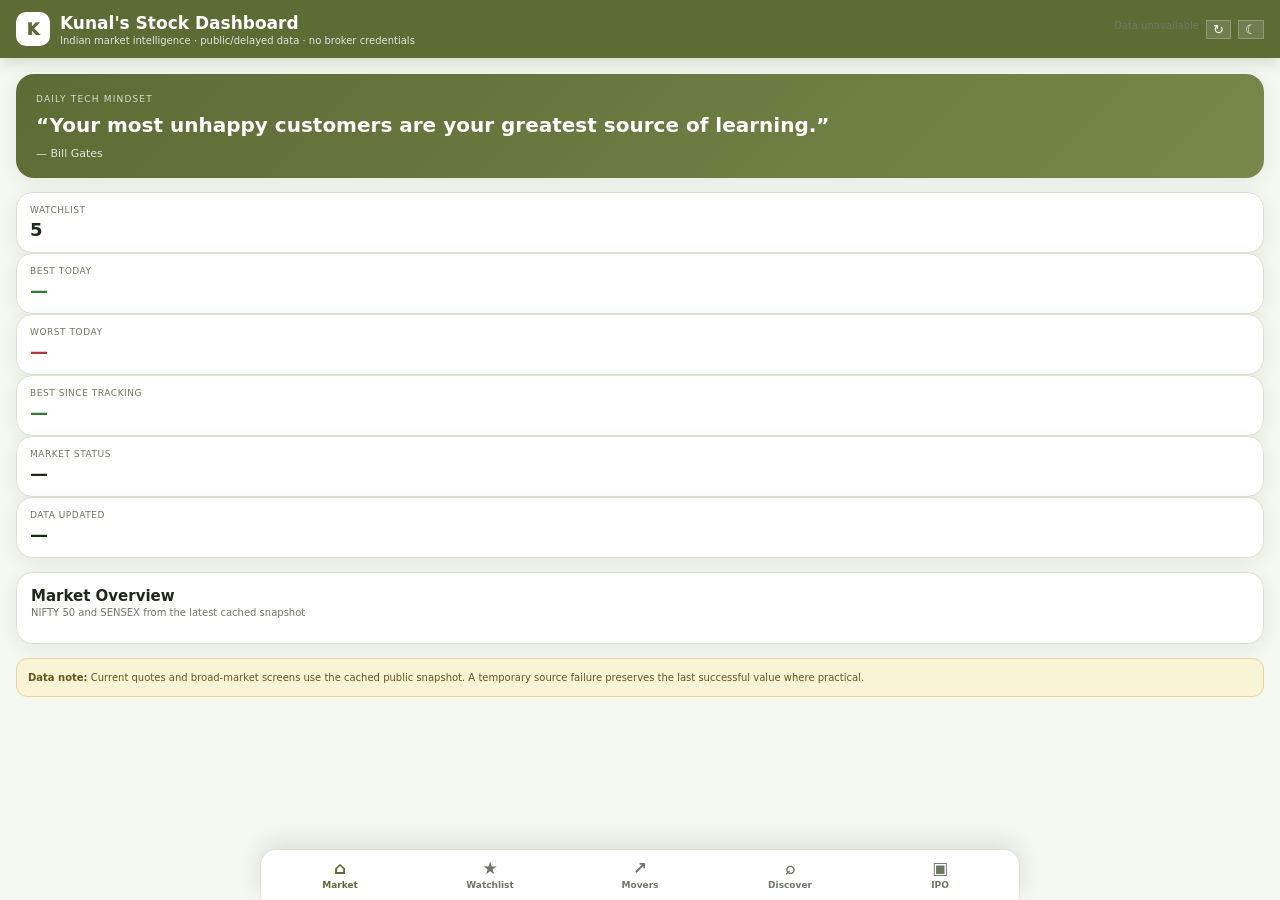
==== commit a43de233: "Add files via upload" ====
--- a/index.html
+++ b/index.html
@@ -4,7 +4,7 @@
 <meta charset="utf-8">
 <meta name="viewport" content="width=device-width,initial-scale=1,viewport-fit=cover">
 <meta name="theme-color" content="#5d6b35">
-<title>Kunal's Stock Dashboard V9.5</title>
+<title>Kunal's Stock Dashboard V10.0</title>
 <style>
 :root{--olive:#5d6b35;--olive2:#78884a;--olive3:#eef1e3;--bg:#f5f7f1;--panel:#fff;--text:#1f2919;--muted:#6d7668;--border:#dce2d4;--good:#2f7d32;--bad:#b23a35;--gold:#9a7610;--shadow:0 4px 18px rgba(39,53,29,.07)}
 [data-theme=dark]{--bg:#11170e;--panel:#192114;--text:#edf2e7;--muted:#a7b19d;--border:#34402f;--olive:#95aa62;--olive2:#b1c57a;--olive3:#26311f;--good:#76c67a;--bad:#ff7b72;--gold:#e1bf57;--shadow:0 4px 18px rgba(0,0,0,.2)}
@@ -118,7 +118,23 @@
 }
 
 </style>
-</head>
+<style>
+.ipo-decision{margin:0 0 12px;border:1px solid var(--border);border-radius:14px;overflow:hidden;background:var(--panel)}
+.ipo-decision-head{display:flex;justify-content:space-between;gap:10px;align-items:center;padding:11px 12px;background:var(--olive3);font-size:11px}
+.ipo-decision-head span{font-size:9px;color:var(--muted);font-weight:600}
+.ipo-summary-table{min-width:780px!important;font-size:10px}
+.ipo-summary-table th{font-size:9px}
+.score-badge{display:inline-grid;place-items:center;min-width:34px;height:28px;padding:0 7px;border-radius:9px;font-weight:950;color:#fff}
+.score-green{background:#2f7d32}.score-amber{background:#b88916}.score-red{background:#b23a35}
+.status-badge{display:inline-block;padding:4px 7px;border-radius:999px;font-size:8px;font-weight:900;white-space:nowrap}
+.status-live{background:#dff3e4;color:#17652f}.status-upcoming{background:#e9eddc;color:#55652d}
+.status-closed{background:#fff0d2;color:#8a6410}.status-allotment{background:#ffe3e1;color:#9d302b}
+.status-listed{background:#e7eaf0;color:#505866}
+.ipo-score-box{display:flex;flex-direction:column;align-items:center;gap:4px}
+.ipo-score-box .score-badge{min-width:46px;height:38px;font-size:17px}
+.ipo-score-box small{font-size:8px;font-weight:800;color:var(--muted)}
+@media(max-width:760px){.ipo-decision-head{align-items:flex-start;flex-direction:column}.ipo-summary-table{min-width:760px!important}}
+</style></head>
 <body>
 <div class="wrap">
 <header class="topbar"><div class="brand"><div class="brandmark">K</div><div><h1>Kunal's Stock Dashboard</h1><small>Indian market intelligence · public/delayed data · no broker credentials</small></div></div><div class="top-actions"><span class="status" id="status">Loading…</span><button id="refresh">↻</button><button id="theme">☾</button></div></header>
@@ -141,7 +157,12 @@
 
 <section class="panel" data-screen="discover"><div class="section-head"><div><span id="categories-section" class="section-anchor"></span><h2>Stock Categories</h2><p>Cap buckets are rank-based from available free-float market-cap data; themes are curated.</p></div></div><div class="grid4" id="categories"></div></section>
 
-<section class="panel" data-screen="ipo"><div class="section-head"><div><span id="ipo-section" class="section-anchor"></span><h2>IPO Intelligence</h2><p>Current/upcoming snapshot with demand, GMP context and a transparent screening score.</p></div></div><div id="ipos"></div><div class="rubric"><div><b>Fundamentals</b><br>Revenue/profit growth, margins, ROE/ROCE, debt</div><div><b>Valuation</b><br>IPO P/E vs industry, P/S and market-cap context</div><div><b>Structure</b><br>Fresh issue, OFS, promoter holding, use of proceeds</div><div><b>Demand</b><br>GMP, trend and retail/QIB/NII subscription</div></div><div class="note">GMP is unofficial market information and must never be treated as a guaranteed listing price or return.</div></section>
+<section class="panel" data-screen="ipo"><div class="section-head"><div><span id="ipo-section" class="section-anchor"></span><h2>IPO Intelligence</h2><p>Current/upcoming IPOs with status, decision score and detailed analysis.</p></div></div>
+<div class="ipo-decision">
+  <div class="ipo-decision-head"><b>IPO Decision Summary</b><span>Analytical score — not a guarantee</span></div>
+  <div class="tablebox"><table class="ipo-summary-table"><thead><tr><th>IPO</th><th>Status</th><th>Score</th><th>Can Invest?</th><th>Listing Gains</th><th>Long Term</th><th>Risk</th></tr></thead><tbody id="ipoSummary"></tbody></table></div>
+</div>
+<div id="ipos"></div><div class="rubric"><div><b>Fundamentals</b><br>Revenue/profit growth, margins, ROE/ROCE, debt</div><div><b>Valuation</b><br>IPO P/E vs industry, P/S and market-cap context</div><div><b>Structure</b><br>Fresh issue, OFS, promoter holding, use of proceeds</div><div><b>Demand</b><br>GMP, trend and retail/QIB/NII subscription</div></div><div class="note">GMP is unofficial market information and must never be treated as a guaranteed listing price or return.</div></section>
 
 <div class="warn"><b>Data note:</b> Current quotes and broad-market screens use the cached public snapshot. A temporary source failure preserves the last successful value where practical.</div>
 </div>
@@ -178,7 +199,58 @@
 function render(){const f=document.getElementById("filter").value,k=document.getElementById("sort").value;let list=stocks.filter(s=>{const d=get(s),v=d?.today;return f==="all"||(f==="up"&&v!=null&&v>=0)||(f==="down"&&v!=null&&v<0)||(f==="fav"&&s.favorite)});list.sort((a,b)=>{if(k==="default")return 0;const A=get(a),B=get(b);if(k==="track"){const ta=A?.last!=null?track(a.symbol,A.last):null,tb=B?.last!=null?track(b.symbol,B.last):null;return ((tb?.price&&B?.last)?B.last/tb.price-1:-Infinity)-((ta?.price&&A?.last)?A.last/ta.price-1:-Infinity)}return (B?.[k]??-Infinity)-(A?.[k]??-Infinity)});
 document.getElementById("count").textContent=stocks.length;document.getElementById("rows").innerHTML=list.map(s=>{const d=get(s),tr=d?.last!=null?track(s.symbol,d.last):null,since=tr?.price&&d?.last!=null?(d.last/tr.price-1)*100:null;return `<tr class="clickstock" data-sym="${esc(s.symbol)}"><td><button class="star" data-star="${esc(s.symbol)}">${s.favorite?"★":"☆"}</button></td><td class="name">${esc(d?.name||s.name)}<span class="ticker">${esc(s.symbol)}</span></td><td>${tr?`₹${fmt(tr.price)}`:"—"}</td><td class="${cls(since)}">${pct(since)}</td><td class="price">${d?.last!=null?"₹"+fmt(d.last):"—"}</td><td class="${cls(d?.today)}">${pct(d?.today)}</td><td>${historicalCell(d,"m1")}</td><td>${historicalCell(d,"m3")}</td><td>${historicalCell(d,"m6")}</td><td>${historicalCell(d,"m9")}</td><td>${historicalCell(d,"y1")}</td><td>${historicalCell(d,"y5")}</td><td>${historicalCell(d,"allTime")}</td><td><button class="remove" data-remove="${esc(s.symbol)}">Remove</button></td></tr>`}).join("")||`<tr><td colspan="14"><div class="empty">No stocks match this filter.</div></td></tr>`;
 document.querySelectorAll("[data-sym]").forEach(r=>r.onclick=e=>{if(e.target.closest("button"))return;openDetail(r.dataset.sym)});document.querySelectorAll("[data-star]").forEach(b=>b.onclick=e=>{e.stopPropagation();const s=stocks.find(x=>x.symbol===b.dataset.star);if(s){s.favorite=!s.favorite;save();render()}});document.querySelectorAll("[data-remove]").forEach(b=>b.onclick=e=>{e.stopPropagation();stocks=stocks.filter(x=>x.symbol!==b.dataset.remove);save();if(selected===b.dataset.remove)selected=null;render()});renderDetails()}
-function openDetail(sym){selected=sym;renderDetails();document.getElementById("details").scrollIntoView({behavior:"smooth",block:"nearest"})}
+
+async function fetchUserStockHistoryV10(symbol){
+  const s=String(symbol||"").toUpperCase().replace(/\.NS$/,"");
+  if(!s) return null;
+  const p1=Math.floor((Date.now()-3660*86400000)/1000);
+  const p2=Math.floor(Date.now()/1000);
+  const url=`https://query1.finance.yahoo.com/v8/finance/chart/${encodeURIComponent(s)}.NS?period1=${p1}&period2=${p2}&interval=1d&events=history&includeAdjustedClose=true`;
+  try{
+    const r=await fetch(url,{cache:"no-store"});
+    if(!r.ok) throw Error("HTTP "+r.status);
+    const j=await r.json(), q=j?.chart?.result?.[0];
+    if(!q) return null;
+    const ts=q.timestamp||[], cl=q.indicators?.quote?.[0]?.close||[];
+    const points=[];
+    for(let i=0;i<ts.length;i++){
+      const c=Number(cl[i]);
+      if(Number.isFinite(c)&&c>0) points.push({t:Number(ts[i]),c});
+    }
+    return points.length>1?points:null;
+  }catch(e){
+    console.warn("History unavailable for "+s,e);
+    return null;
+  }
+}
+function applyUserHistoryV10(d,points){
+  if(!d||!Array.isArray(points)||points.length<2) return false;
+  d.points=points;
+  const now=Date.now();
+  const pick=days=>{
+    const target=now-days*86400000;
+    let val=points[0].c;
+    for(const p of points){ if(p.t*1000<=target) val=p.c; else break; }
+    return val;
+  };
+  for(const [k,days] of [["m1",30],["m3",91],["m6",182],["m9",274],["y1",365],["y5",1826]]){
+    const hp=pick(days); d[k+"Price"]=hp;
+    if(Number.isFinite(Number(d.last))&&hp>0) d[k]=((Number(d.last)-hp)/hp)*100;
+  }
+  d.allTimePrice=points[0].c;
+  if(Number.isFinite(Number(d.last))&&d.allTimePrice>0) d.allTime=((Number(d.last)-d.allTimePrice)/d.allTimePrice)*100;
+  return true;
+}
+
+async function openDetail(sym){
+  selected=sym;
+  const d=get({symbol:sym});
+  if(d && (!Array.isArray(d.points)||d.points.length<2)){
+    const points=await fetchUserStockHistoryV10(sym);
+    if(points){ applyUserHistoryV10(d,points); render(); }
+  }
+  renderDetails();
+  document.getElementById("details").scrollIntoView({behavior:"smooth",block:"nearest"})}
 function renderDetails(){const box=document.getElementById("details");if(!selected){box.innerHTML='<div class="empty">Select a stock from the table.</div>';return}const meta=stocks.find(s=>s.symbol===selected)||{symbol:selected,name:selected},d=get(meta);if(!d){box.innerHTML=`<div class="empty">${esc(selected)} has no current cached data yet.</div>`;return}const tr=track(selected,d.last),since=tr?.price?(d.last/tr.price-1)*100:null;box.innerHTML=`<div class="details open"><div class="detail-top"><div><div class="detail-title">${esc(d.name||meta.name)} <span class="ticker">${esc(selected)}</span></div><div class="mini">${esc(d.sector||"Sector unavailable")}</div></div><div class="detail-right"><div class="detail-price">₹${fmt(d.last)}</div><div class="${cls(d.today)}">${pct(d.today)} today</div></div></div><div class="metrics"><div class="metric"><span>Tracking price</span><b>₹${fmt(tr?.price)}</b></div><div class="metric"><span>Since tracking</span><b class="${cls(since)}">${pct(since)}</b></div><div class="metric"><span>52W high</span><b>₹${fmt(d.high)}</b></div><div class="metric"><span>52W low</span><b>₹${fmt(d.low)}</b></div><div class="metric"><span>Volume</span><b>${d.volume==null?"—":Number(d.volume).toLocaleString("en-IN")}</b></div><div class="metric"><span>Prev close</span><b>₹${fmt(d.prev)}</b></div><div class="metric"><span>Market cap</span><b>${d.marketCap==null?"—":fmt(d.marketCap)}</b></div><div class="metric"><span>P/E</span><b>${fmt(d.pe)}</b></div><div class="metric"><span>1Y</span><b class="${cls(d.y1)}">${pct(d.y1)}</b></div><div class="metric"><span>5Y</span><b class="${cls(d.y5)}">${pct(d.y5)}</b></div></div><svg class="chart" viewBox="0 0 900 180" preserveAspectRatio="none">${spark(d.points)}</svg><div class="periods">${[["1M","m1"],["3M","m3"],["6M","m6"],["9M","m9"],["1Y","y1"],["5Y","y5"],["All Time","allTime"]].map(([label,key])=>`<div class="period"><span>${label}</span><b>₹${fmt(d[key+"Price"])}</b><span class="${cls(d[key])}">${pct(d[key])}</span></div>`).join("")}</div>`}
 function spark(points){const p=(points||[]).map(x=>Number(x.c)).filter(Number.isFinite).slice(-260);if(p.length<2)return"";const w=900,h=180,pad=8,min=Math.min(...p),max=Math.max(...p),den=max-min||1;const pts=p.map((v,i)=>`${pad+i*(w-2*pad)/(p.length-1)},${h-pad-(v-min)*(h-2*pad)/den}`).join(" ");return `<polyline fill="none" stroke="var(--olive)" stroke-width="2.3" points="${pts}"/>`}
 function populateSearch(){const q=document.getElementById("stockInput").value.trim().toLowerCase(),box=document.getElementById("results");chosen=null;if(!q){box.classList.remove("open");box.innerHTML="";return}const rows=universe().filter(x=>x.symbol.toLowerCase().includes(q)||String(x.name||"").toLowerCase().includes(q)).sort((a,b)=>{const as=a.symbol.toLowerCase().startsWith(q)?0:1,bs=b.symbol.toLowerCase().startsWith(q)?0:1;return as-bs||a.symbol.localeCompare(b.symbol)}).slice(0,8);box.innerHTML=rows.length?rows.map(x=>`<div class="result" data-result="${esc(x.symbol)}"><b>${esc(x.symbol)}</b><span>${esc(x.name||x.symbol)} · ₹${fmt(x.last)}</span></div>`).join(""):`<div class="result"><b>No matching stock</b><span>Try a symbol or part of the company name.</span></div>`;box.classList.add("open");document.querySelectorAll("[data-result]").forEach(e=>e.onclick=()=>{chosen=e.dataset.result;document.getElementById("stockInput").value=chosen;box.classList.remove("open")})}
@@ -236,7 +308,7 @@
   <div class="ipo-head">
    <div><div class="ipo-title">${esc(x.name||"Unnamed IPO")}</div>
    <div class="ipo-meta">Price ${esc(x.priceBand||x.issuePrice||"—")} · GMP ${x.gmp!=null?"₹"+fmt(x.gmp):"—"} (${x.gmpPct!=null?pct(x.gmpPct):"—"}) · Lot ${x.lotSize??"—"} · Min investment ${x.minimumInvestment!=null?"₹"+fmt(x.minimumInvestment):"—"}</div></div>
-   <div class="ipo-score"><b>${score}/100</b><span>${flag}</span></div>
+   <div class="ipo-score-box"><span class="score-badge ${score>=70?"score-green":score>=45?"score-amber":"score-red"}">${score}</span><small>/ 100</small></div>
   </div>
   <div class="ipo-good"><h4>🟢 POSITIVES</h4><div class="ipo-points">${positives.join("")}</div></div>
   <div class="ipo-bad"><h4>🔴 NEGATIVES / RISKS</h4><div class="ipo-points">${negatives.join("")}</div></div>
@@ -287,7 +359,7 @@
     let marketOK=false, ipoOK=false;
 
     try{
-      const r=await fetch("data.json?ts="+Date.now(),{cache:"no-store"});
+      const r=await fetch("data.json?v="+Date.now(),{cache:"no-store"});
       if(!r.ok) throw Error("market HTTP "+r.status);
       const fresh=await r.json();
       if(fresh && fresh.stocks){
@@ -299,7 +371,7 @@
     }
 
     try{
-      const i=await fetch("ipo.json?ts="+Date.now(),{cache:"no-store"});
+      const i=await fetch("ipo.json?v="+Date.now(),{cache:"no-store"});
       if(i.ok){
         const freshIPO=await i.json();
         if(freshIPO && Array.isArray(freshIPO.ipos)){
@@ -411,8 +483,55 @@
     return d.toLocaleDateString("en-IN",{day:"2-digit",month:"short",year:"numeric"});
   }
 
+
+  function ipoStatusV10(x){
+    const today=new Date(); today.setHours(0,0,0,0);
+    const getDate=k=>{
+      const v=x && (x[k] || x[k.replace(/([A-Z])/g,"_$1").toLowerCase()]);
+      if(!v) return null;
+      const d=new Date(v);
+      return Number.isNaN(d.getTime())?null:d;
+    };
+    const open=getDate("openDate"), close=getDate("closeDate");
+    const allot=getDate("allotmentDate"), listing=getDate("listingDate");
+    if(listing && today>=listing) return ["LISTED","listed"];
+    if(close && today>close && allot && (!listing || today<listing)) return ["ALLOTMENT PENDING","allotment"];
+    if(close && today>close && (!allot || today<allot) && (!listing || today<listing)) return ["BIDDING CLOSED","closed"];
+    if(open && close && today>=open && today<=close) return ["LIVE","live"];
+    if(open && today<open) return ["UPCOMING","upcoming"];
+    return ["STATUS UNCONFIRMED","closed"];
+  }
+
+  function ipoDecisionV10(x,score){
+    const pe=num(x.pe), ipe=num(x.industryPe);
+    if(score>=70 && Number.isFinite(pe) && Number.isFinite(ipe) && pe>ipe*1.35) return "SELECTIVE";
+    if(score>=70) return "YES";
+    if(score>=50) return "SELECTIVE";
+    return "NO";
+  }
+
+  function renderIPOSummaryV10(rows){
+    const el=document.getElementById("ipoSummary");
+    if(!el) return;
+    const active=rows.filter(x=>ipoStatusV10(x)[0]!=="LISTED").sort((a,b)=>ipoScore(b)-ipoScore(a));
+    el.innerHTML=active.length ? active.map(x=>{
+      const score=ipoScore(x), st=ipoStatusV10(x), decision=ipoDecisionV10(x,score);
+      const sc=score>=70?"score-green":score>=45?"score-amber":"score-red";
+      return `<tr>
+        <td class="name">${esc(x.name||"Unnamed IPO")}</td>
+        <td><span class="status-badge status-${st[1]}">${st[0]}</span></td>
+        <td><span class="score-badge ${sc}">${score}</span></td>
+        <td><b>${decision}</b></td>
+        <td>${esc(x.listingGainPotential||"—")}</td>
+        <td>${esc(x.longTermPotential||"—")}</td>
+        <td>${esc(x.risk||"—")}</td>
+      </tr>`;
+    }).join("") : `<tr><td colspan="7"><div class="empty">No active IPO records in the current snapshot.</div></td></tr>`;
+  }
+
   window.renderIpos = function(){
     const all = Array.isArray(ipoData?.ipos) ? ipoData.ipos : [];
+    renderIPOSummaryV10(all);
     const active = all
       .map(x => ({x, s:ipoState(x)}))
       .filter(o => !o.s.isListed)
@@ -437,6 +556,8 @@
       const cls=s.isCurrent||s.isUpcoming?" ipo-new":"";
       const badge=s.isCurrent?"LIVE IPO":(s.isUpcoming?"UPCOMING":"");
       const name=esc(x.name||"Unnamed IPO");
+      const statusInfo=ipoStatusV10(x);
+      const statusBadge=`<span class="status-badge status-${statusInfo[1]}">${statusInfo[0]}</span>`;
       const band=esc(x.priceBand||x.issuePrice||"—");
       const gmpNum=num(x.gmp);
       const timeline = `
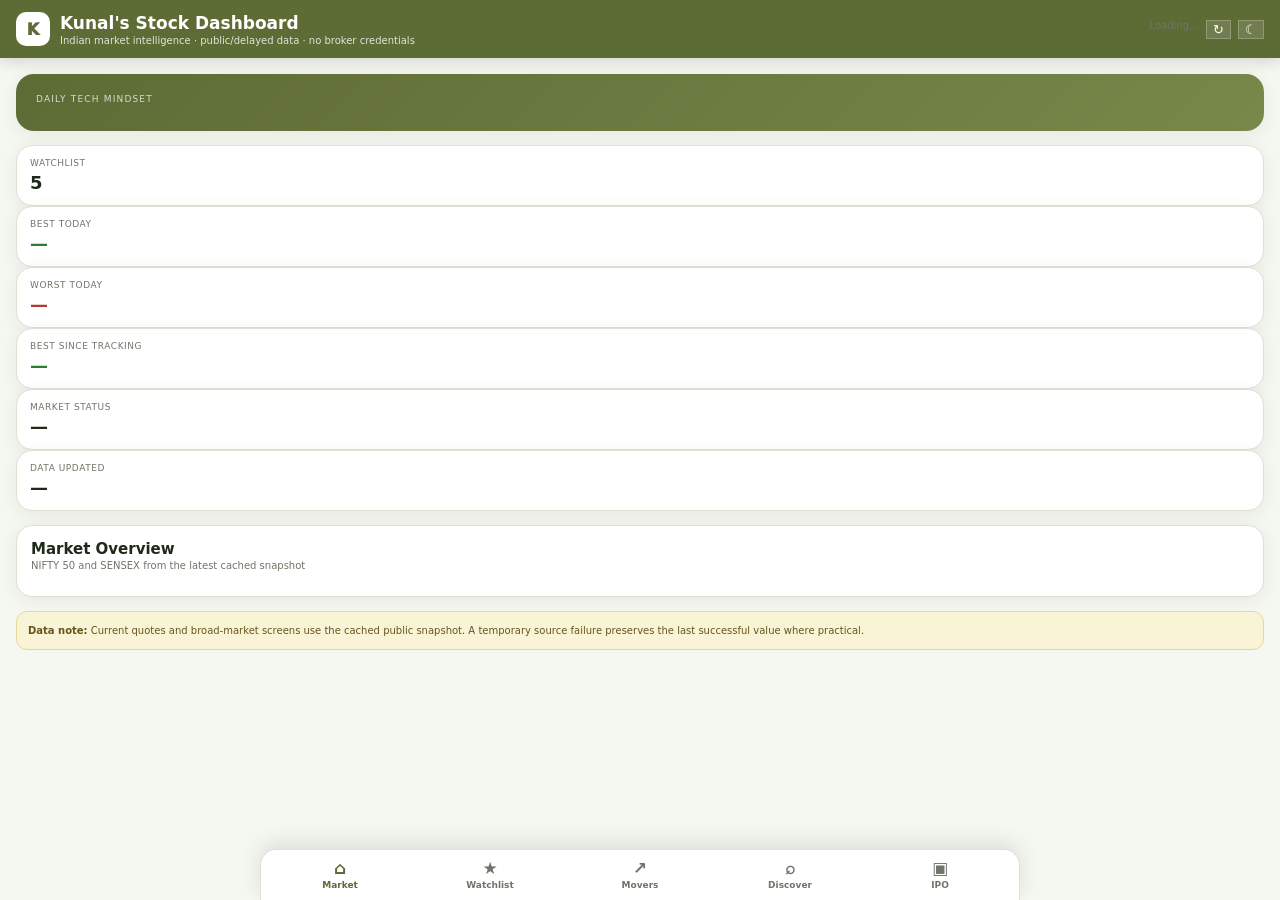
==== commit fb39b74b: "Add files via upload" ====
--- a/index.html
+++ b/index.html
@@ -4,7 +4,7 @@
 <meta charset="utf-8">
 <meta name="viewport" content="width=device-width,initial-scale=1,viewport-fit=cover">
 <meta name="theme-color" content="#5d6b35">
-<title>Kunal's Stock Dashboard V10.0</title>
+<title>Kunal's Stock Dashboard V11.0</title>
 <style>
 :root{--olive:#5d6b35;--olive2:#78884a;--olive3:#eef1e3;--bg:#f5f7f1;--panel:#fff;--text:#1f2919;--muted:#6d7668;--border:#dce2d4;--good:#2f7d32;--bad:#b23a35;--gold:#9a7610;--shadow:0 4px 18px rgba(39,53,29,.07)}
 [data-theme=dark]{--bg:#11170e;--panel:#192114;--text:#edf2e7;--muted:#a7b19d;--border:#34402f;--olive:#95aa62;--olive2:#b1c57a;--olive3:#26311f;--good:#76c67a;--bad:#ff7b72;--gold:#e1bf57;--shadow:0 4px 18px rgba(0,0,0,.2)}
@@ -200,49 +200,130 @@
 document.getElementById("count").textContent=stocks.length;document.getElementById("rows").innerHTML=list.map(s=>{const d=get(s),tr=d?.last!=null?track(s.symbol,d.last):null,since=tr?.price&&d?.last!=null?(d.last/tr.price-1)*100:null;return `<tr class="clickstock" data-sym="${esc(s.symbol)}"><td><button class="star" data-star="${esc(s.symbol)}">${s.favorite?"★":"☆"}</button></td><td class="name">${esc(d?.name||s.name)}<span class="ticker">${esc(s.symbol)}</span></td><td>${tr?`₹${fmt(tr.price)}`:"—"}</td><td class="${cls(since)}">${pct(since)}</td><td class="price">${d?.last!=null?"₹"+fmt(d.last):"—"}</td><td class="${cls(d?.today)}">${pct(d?.today)}</td><td>${historicalCell(d,"m1")}</td><td>${historicalCell(d,"m3")}</td><td>${historicalCell(d,"m6")}</td><td>${historicalCell(d,"m9")}</td><td>${historicalCell(d,"y1")}</td><td>${historicalCell(d,"y5")}</td><td>${historicalCell(d,"allTime")}</td><td><button class="remove" data-remove="${esc(s.symbol)}">Remove</button></td></tr>`}).join("")||`<tr><td colspan="14"><div class="empty">No stocks match this filter.</div></td></tr>`;
 document.querySelectorAll("[data-sym]").forEach(r=>r.onclick=e=>{if(e.target.closest("button"))return;openDetail(r.dataset.sym)});document.querySelectorAll("[data-star]").forEach(b=>b.onclick=e=>{e.stopPropagation();const s=stocks.find(x=>x.symbol===b.dataset.star);if(s){s.favorite=!s.favorite;save();render()}});document.querySelectorAll("[data-remove]").forEach(b=>b.onclick=e=>{e.stopPropagation();stocks=stocks.filter(x=>x.symbol!==b.dataset.remove);save();if(selected===b.dataset.remove)selected=null;render()});renderDetails()}
 
-async function fetchUserStockHistoryV10(symbol){
+async function fetchUserStockHistoryV11(symbol){
   const s=String(symbol||"").toUpperCase().replace(/\.NS$/,"");
   if(!s) return null;
-  const p1=Math.floor((Date.now()-3660*86400000)/1000);
-  const p2=Math.floor(Date.now()/1000);
-  const url=`https://query1.finance.yahoo.com/v8/finance/chart/${encodeURIComponent(s)}.NS?period1=${p1}&period2=${p2}&interval=1d&events=history&includeAdjustedClose=true`;
+
+  const cacheKey="ksd_history_"+s;
+  const cacheMaxAge=6*60*60*1000;
   try{
-    const r=await fetch(url,{cache:"no-store"});
+    const cached=JSON.parse(localStorage.getItem(cacheKey)||"null");
+    if(cached && Array.isArray(cached.points) && cached.points.length>1 &&
+       Date.now()-Number(cached.savedAt||0)<cacheMaxAge){
+      return cached.points;
+    }
+  }catch(e){}
+
+  const save=(points)=>{
+    try{
+      localStorage.setItem(cacheKey,JSON.stringify({
+        savedAt:Date.now(),
+        points
+      }));
+    }catch(e){}
+    return points;
+  };
+
+  // Stooq provides daily CSV and is useful as a browser-side fallback.
+  try{
+    const u=`https://stooq.com/q/d/l/?s=${encodeURIComponent(s.toLowerCase()+".in")}&d1=20000101&d2=20991231&i=d`;
+    const r=await fetch(u,{cache:"no-store"});
+    if(r.ok){
+      const text=await r.text();
+      const lines=text.trim().split(/\r?\n/);
+      const points=[];
+      for(let i=1;i<lines.length;i++){
+        const cols=lines[i].split(",");
+        if(cols.length<5) continue;
+        const d=cols[0], c=Number(cols[4]);
+        if(!/^\d{4}-\d{2}-\d{2}$/.test(d)||!Number.isFinite(c)||c<=0) continue;
+        const t=Math.floor(new Date(d+"T00:00:00Z").getTime()/1000);
+        if(Number.isFinite(t)) points.push({t,c:Number(c.toFixed(4)),v:0});
+      }
+      if(points.length>1) return save(points);
+    }
+  }catch(e){
+    console.warn("Stooq history unavailable for "+s,e);
+  }
+
+  // Yahoo is a second fallback. Some browsers/network environments block
+  // cross-origin Yahoo requests, so failure here is intentionally non-fatal.
+  try{
+    const p1=Math.floor((Date.now()-3660*86400000)/1000);
+    const p2=Math.floor(Date.now()/1000);
+    const u=`https://query1.finance.yahoo.com/v8/finance/chart/${encodeURIComponent(s)}.NS?period1=${p1}&period2=${p2}&interval=1d&events=history&includeAdjustedClose=true`;
+    const r=await fetch(u,{cache:"no-store"});
     if(!r.ok) throw Error("HTTP "+r.status);
     const j=await r.json(), q=j?.chart?.result?.[0];
-    if(!q) return null;
-    const ts=q.timestamp||[], cl=q.indicators?.quote?.[0]?.close||[];
+    const ts=q?.timestamp||[], cl=q?.indicators?.quote?.[0]?.close||[];
     const points=[];
     for(let i=0;i<ts.length;i++){
       const c=Number(cl[i]);
-      if(Number.isFinite(c)&&c>0) points.push({t:Number(ts[i]),c});
-    }
-    return points.length>1?points:null;
+      if(Number.isFinite(c)&&c>0) points.push({t:Number(ts[i]),c:Number(c.toFixed(4)),v:0});
+    }
+    if(points.length>1) return save(points);
   }catch(e){
-    console.warn("History unavailable for "+s,e);
-    return null;
-  }
-}
-function applyUserHistoryV10(d,points){
+    console.warn("Yahoo history unavailable for "+s,e);
+  }
+  return null;
+}
+
+function applyUserHistoryV11(d,points){
   if(!d||!Array.isArray(points)||points.length<2) return false;
+  points=points.filter(p=>Number.isFinite(Number(p.t))&&Number(p.c)>0)
+               .sort((a,b)=>a.t-b.t);
+  if(points.length<2) return false;
+
   d.points=points;
   const now=Date.now();
   const pick=days=>{
     const target=now-days*86400000;
     let val=points[0].c;
-    for(const p of points){ if(p.t*1000<=target) val=p.c; else break; }
+    for(const p of points){
+      if(p.t*1000<=target) val=p.c;
+      else break;
+    }
     return val;
   };
+
+  const last=Number(d.last);
   for(const [k,days] of [["m1",30],["m3",91],["m6",182],["m9",274],["y1",365],["y5",1826]]){
-    const hp=pick(days); d[k+"Price"]=hp;
-    if(Number.isFinite(Number(d.last))&&hp>0) d[k]=((Number(d.last)-hp)/hp)*100;
-  }
-  d.allTimePrice=points[0].c;
-  if(Number.isFinite(Number(d.last))&&d.allTimePrice>0) d.allTime=((Number(d.last)-d.allTimePrice)/d.allTimePrice)*100;
+    const hp=pick(days);
+    if(Number.isFinite(hp)&&hp>0){
+      d[k+"Price"]=hp;
+      if(Number.isFinite(last)&&last>0) d[k]=((last-hp)/hp)*100;
+    }
+  }
+  d.allTimePrice=Number(points[0].c);
+  if(Number.isFinite(last)&&d.allTimePrice>0)
+    d.allTime=((last-d.allTimePrice)/d.allTimePrice)*100;
+  d.historySource="Stooq/Yahoo browser fallback";
   return true;
 }
 
-async function openDetail(sym){
+async function hydrateMissingWatchlistHistoryV11(){
+  const list=(typeof getWatchlist==="function"?getWatchlist():[]);
+  if(!Array.isArray(list)||!list.length) return;
+
+  const jobs=list.map(async sym=>{
+    const d=typeof get==="function"?get({symbol:sym}):null;
+    if(!d) return false;
+
+    // Only fetch when the cached server snapshot lacks usable history.
+    const usable=Array.isArray(d.points)&&d.points.length>1 &&
+      ["m1","m3","m6","m9","y1","y5","allTime"].some(k=>Number.isFinite(Number(d[k])));
+    if(usable) return false;
+
+    const points=await fetchUserStockHistoryV11(sym);
+    if(!points) return false;
+    return applyUserHistoryV11(d,points);
+  });
+
+  const changed=(await Promise.all(jobs)).some(Boolean);
+  if(changed && typeof render==="function") render();
+}
+
+function openDetail(sym){
   selected=sym;
   const d=get({symbol:sym});
   if(d && (!Array.isArray(d.points)||d.points.length<2)){
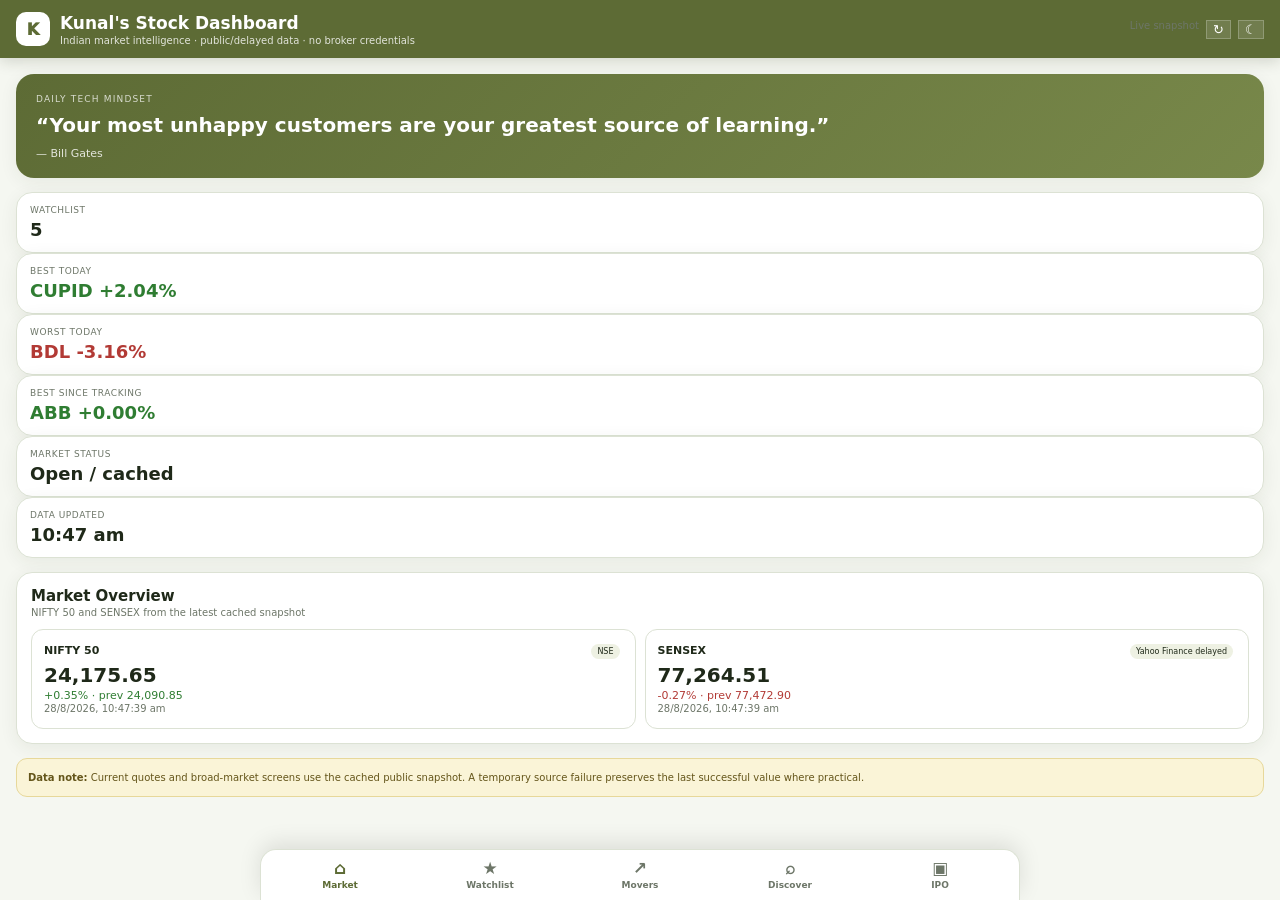
==== commit f658d9da: "Add files via upload" ====
--- a/index.html
+++ b/index.html
@@ -302,36 +302,41 @@
 }
 
 async function hydrateMissingWatchlistHistoryV11(){
-  const list=(typeof getWatchlist==="function"?getWatchlist():[]);
+  const list=Array.isArray(stocks)?stocks:[];
   if(!Array.isArray(list)||!list.length) return;
 
   const jobs=list.map(async sym=>{
     const d=typeof get==="function"?get({symbol:sym}):null;
-    if(!d) return false;
+    if(!d){
+      if(!data.stocks || typeof data.stocks!=="object") data.stocks={};
+      data.stocks[sym]={symbol:sym,name:(list.find(x=>x.symbol===sym)||{}).name||sym};
+    }
+    const record=data.stocks[sym]||d;
 
     // Only fetch when the cached server snapshot lacks usable history.
-    const usable=Array.isArray(d.points)&&d.points.length>1 &&
+    const usable=Array.isArray(record.points)&&record.points.length>1 &&
       ["m1","m3","m6","m9","y1","y5","allTime"].some(k=>Number.isFinite(Number(d[k])));
     if(usable) return false;
 
     const points=await fetchUserStockHistoryV11(sym);
     if(!points) return false;
-    return applyUserHistoryV11(d,points);
+    return applyUserHistoryV11(record,points);
   });
 
   const changed=(await Promise.all(jobs)).some(Boolean);
   if(changed && typeof render==="function") render();
 }
 
-function openDetail(sym){
+async function openDetail(sym){
   selected=sym;
   const d=get({symbol:sym});
   if(d && (!Array.isArray(d.points)||d.points.length<2)){
-    const points=await fetchUserStockHistoryV10(sym);
-    if(points){ applyUserHistoryV10(d,points); render(); }
+    const points=await fetchUserStockHistoryV11(sym);
+    if(points){ applyUserHistoryV11(d,points); render(); }
   }
   renderDetails();
-  document.getElementById("details").scrollIntoView({behavior:"smooth",block:"nearest"})}
+  document.getElementById("details").scrollIntoView({behavior:"smooth",block:"nearest"});
+}
 function renderDetails(){const box=document.getElementById("details");if(!selected){box.innerHTML='<div class="empty">Select a stock from the table.</div>';return}const meta=stocks.find(s=>s.symbol===selected)||{symbol:selected,name:selected},d=get(meta);if(!d){box.innerHTML=`<div class="empty">${esc(selected)} has no current cached data yet.</div>`;return}const tr=track(selected,d.last),since=tr?.price?(d.last/tr.price-1)*100:null;box.innerHTML=`<div class="details open"><div class="detail-top"><div><div class="detail-title">${esc(d.name||meta.name)} <span class="ticker">${esc(selected)}</span></div><div class="mini">${esc(d.sector||"Sector unavailable")}</div></div><div class="detail-right"><div class="detail-price">₹${fmt(d.last)}</div><div class="${cls(d.today)}">${pct(d.today)} today</div></div></div><div class="metrics"><div class="metric"><span>Tracking price</span><b>₹${fmt(tr?.price)}</b></div><div class="metric"><span>Since tracking</span><b class="${cls(since)}">${pct(since)}</b></div><div class="metric"><span>52W high</span><b>₹${fmt(d.high)}</b></div><div class="metric"><span>52W low</span><b>₹${fmt(d.low)}</b></div><div class="metric"><span>Volume</span><b>${d.volume==null?"—":Number(d.volume).toLocaleString("en-IN")}</b></div><div class="metric"><span>Prev close</span><b>₹${fmt(d.prev)}</b></div><div class="metric"><span>Market cap</span><b>${d.marketCap==null?"—":fmt(d.marketCap)}</b></div><div class="metric"><span>P/E</span><b>${fmt(d.pe)}</b></div><div class="metric"><span>1Y</span><b class="${cls(d.y1)}">${pct(d.y1)}</b></div><div class="metric"><span>5Y</span><b class="${cls(d.y5)}">${pct(d.y5)}</b></div></div><svg class="chart" viewBox="0 0 900 180" preserveAspectRatio="none">${spark(d.points)}</svg><div class="periods">${[["1M","m1"],["3M","m3"],["6M","m6"],["9M","m9"],["1Y","y1"],["5Y","y5"],["All Time","allTime"]].map(([label,key])=>`<div class="period"><span>${label}</span><b>₹${fmt(d[key+"Price"])}</b><span class="${cls(d[key])}">${pct(d[key])}</span></div>`).join("")}</div>`}
 function spark(points){const p=(points||[]).map(x=>Number(x.c)).filter(Number.isFinite).slice(-260);if(p.length<2)return"";const w=900,h=180,pad=8,min=Math.min(...p),max=Math.max(...p),den=max-min||1;const pts=p.map((v,i)=>`${pad+i*(w-2*pad)/(p.length-1)},${h-pad-(v-min)*(h-2*pad)/den}`).join(" ");return `<polyline fill="none" stroke="var(--olive)" stroke-width="2.3" points="${pts}"/>`}
 function populateSearch(){const q=document.getElementById("stockInput").value.trim().toLowerCase(),box=document.getElementById("results");chosen=null;if(!q){box.classList.remove("open");box.innerHTML="";return}const rows=universe().filter(x=>x.symbol.toLowerCase().includes(q)||String(x.name||"").toLowerCase().includes(q)).sort((a,b)=>{const as=a.symbol.toLowerCase().startsWith(q)?0:1,bs=b.symbol.toLowerCase().startsWith(q)?0:1;return as-bs||a.symbol.localeCompare(b.symbol)}).slice(0,8);box.innerHTML=rows.length?rows.map(x=>`<div class="result" data-result="${esc(x.symbol)}"><b>${esc(x.symbol)}</b><span>${esc(x.name||x.symbol)} · ₹${fmt(x.last)}</span></div>`).join(""):`<div class="result"><b>No matching stock</b><span>Try a symbol or part of the company name.</span></div>`;box.classList.add("open");document.querySelectorAll("[data-result]").forEach(e=>e.onclick=()=>{chosen=e.dataset.result;document.getElementById("stockInput").value=chosen;box.classList.remove("open")})}
@@ -523,7 +528,7 @@
 }
 
 document.getElementById("refresh").onclick=load;document.getElementById("sort").onchange=render;document.getElementById("filter").onchange=render;document.getElementById("theme").onclick=()=>{document.documentElement.dataset.theme=document.documentElement.dataset.theme==="dark"?"":"dark";localStorage.setItem("ksd7-theme",document.documentElement.dataset.theme)};if(localStorage.getItem("ksd7-theme")==="dark")document.documentElement.dataset.theme="dark";
-document.getElementById("stockInput").addEventListener("input",populateSearch);document.getElementById("stockInput").addEventListener("focus",populateSearch);document.getElementById("stockInput").addEventListener("keydown",e=>{if(e.key==="Enter")addSelected()});document.addEventListener("click",e=>{if(!e.target.closest(".searchbar"))document.getElementById("results").classList.remove("open")});document.getElementById("add").onclick=addSelected;setQuote();load();
+document.getElementById("stockInput").addEventListener("input",populateSearch);document.getElementById("stockInput").addEventListener("focus",populateSearch);document.getElementById("stockInput").addEventListener("keydown",e=>{if(e.key==="Enter")addSelected()});document.addEventListener("click",e=>{if(!e.target.closest(".searchbar"))document.getElementById("results").classList.remove("open")});document.getElementById("add").onclick=addSelected;setQuote();load().then(()=>setTimeout(()=>hydrateMissingWatchlistHistoryV11(),300));
 </script>
 
 
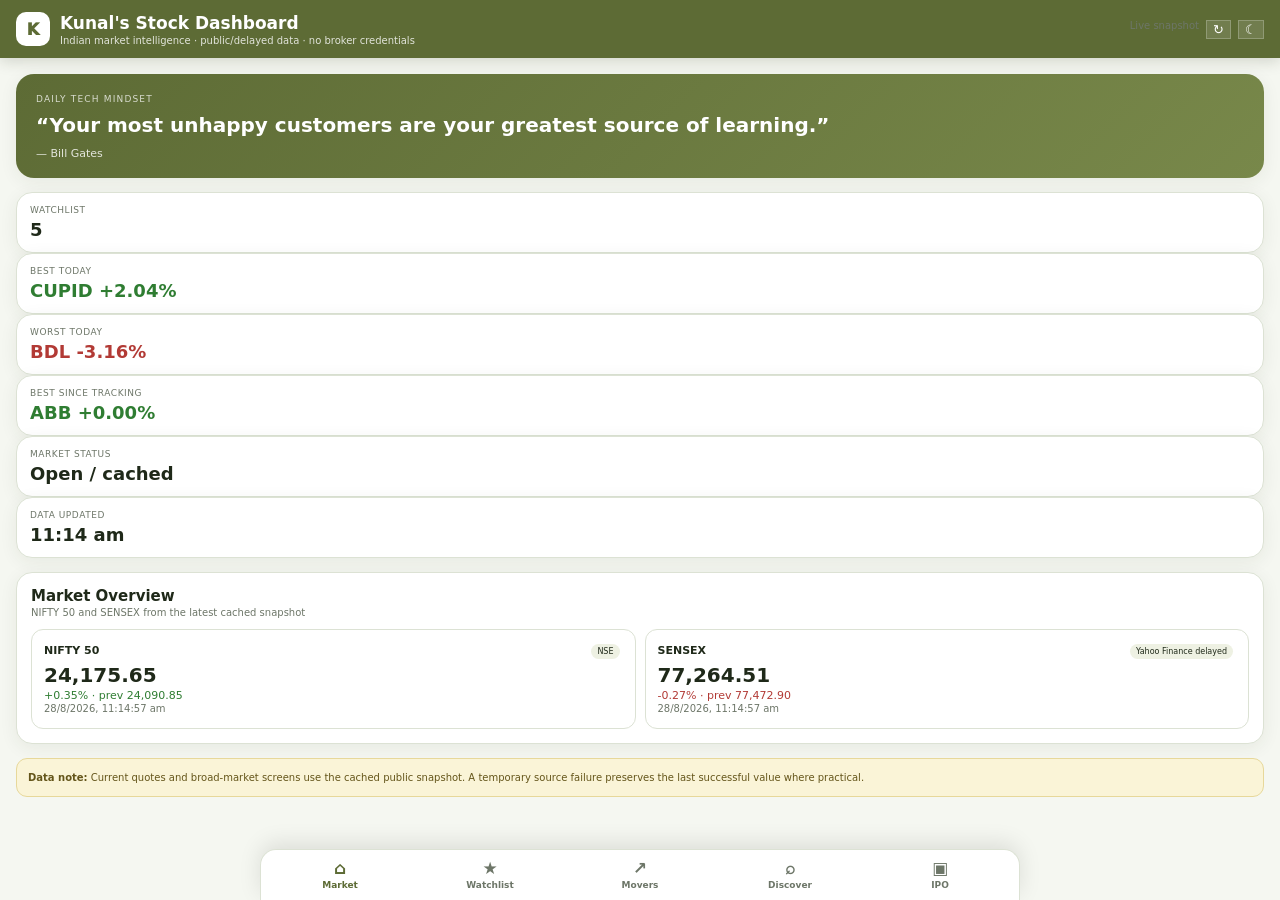
==== commit 453e5bee: "Add files via upload" ====
--- a/index.html
+++ b/index.html
@@ -4,7 +4,7 @@
 <meta charset="utf-8">
 <meta name="viewport" content="width=device-width,initial-scale=1,viewport-fit=cover">
 <meta name="theme-color" content="#5d6b35">
-<title>Kunal's Stock Dashboard V11.0</title>
+<title>Kunal's Stock Dashboard V12.0</title>
 <style>
 :root{--olive:#5d6b35;--olive2:#78884a;--olive3:#eef1e3;--bg:#f5f7f1;--panel:#fff;--text:#1f2919;--muted:#6d7668;--border:#dce2d4;--good:#2f7d32;--bad:#b23a35;--gold:#9a7610;--shadow:0 4px 18px rgba(39,53,29,.07)}
 [data-theme=dark]{--bg:#11170e;--panel:#192114;--text:#edf2e7;--muted:#a7b19d;--border:#34402f;--olive:#95aa62;--olive2:#b1c57a;--olive3:#26311f;--good:#76c67a;--bad:#ff7b72;--gold:#e1bf57;--shadow:0 4px 18px rgba(0,0,0,.2)}
@@ -134,7 +134,25 @@
 .ipo-score-box .score-badge{min-width:46px;height:38px;font-size:17px}
 .ipo-score-box small{font-size:8px;font-weight:800;color:var(--muted)}
 @media(max-width:760px){.ipo-decision-head{align-items:flex-start;flex-direction:column}.ipo-summary-table{min-width:760px!important}}
-</style></head>
+</style>
+<style>
+.ipo-decision{margin:0 0 12px;border:1px solid var(--border);border-radius:14px;overflow:hidden;background:var(--panel)}
+.ipo-decision-head{display:flex;justify-content:space-between;gap:10px;align-items:center;padding:11px 12px;background:var(--olive3);font-size:11px}
+.ipo-decision-head span{font-size:9px;color:var(--muted);font-weight:600}
+.ipo-summary-table{min-width:700px!important;font-size:10px}
+.ipo-summary-table th{font-size:9px}
+.score-badge{display:inline-grid;place-items:center;min-width:34px;height:28px;padding:0 7px;border-radius:9px;font-weight:950;color:#fff}
+.score-green{background:#2f7d32}.score-amber{background:#b88916}.score-red{background:#b23a35}
+.status-badge{display:inline-block;padding:4px 7px;border-radius:999px;font-size:8px;font-weight:900;white-space:nowrap}
+.status-live{background:#dff3e4;color:#17652f}.status-upcoming{background:#e9eddc;color:#55652d}
+.status-closed{background:#fff0d2;color:#8a6410}.status-allotment{background:#ffe3e1;color:#9d302b}
+.status-listed{background:#e7eaf0;color:#505866}
+.ipo-score-box{display:flex;flex-direction:column;align-items:center;gap:4px}
+.ipo-score-box .score-badge{min-width:46px;height:38px;font-size:17px}
+.ipo-score-box small{font-size:8px;font-weight:800;color:var(--muted)}
+@media(max-width:760px){.ipo-decision-head{align-items:flex-start;flex-direction:column}.ipo-summary-table{min-width:700px!important}}
+</style>
+</head>
 <body>
 <div class="wrap">
 <header class="topbar"><div class="brand"><div class="brandmark">K</div><div><h1>Kunal's Stock Dashboard</h1><small>Indian market intelligence · public/delayed data · no broker credentials</small></div></div><div class="top-actions"><span class="status" id="status">Loading…</span><button id="refresh">↻</button><button id="theme">☾</button></div></header>
@@ -175,7 +193,7 @@
  ["Your most unhappy customers are your greatest source of learning.","Bill Gates"],
  ["Great things in business are never done by one person; they're done by a team.","Steve Jobs"],
 ];
-let stocks=JSON.parse(localStorage.getItem("ksd7-stocks")||"null")||defaults;let data=null,ipoData=null,selected=null,chosen=null;
+let stocks=JSON.parse(localStorage.getItem("ksd7-stocks")||"null")||defaults;let data=null,ipoData=null,historyCache={},selected=null,chosen=null;
 const fmt=v=>v==null||!isFinite(v)?"—":Number(v).toLocaleString("en-IN",{minimumFractionDigits:2,maximumFractionDigits:2});
 const pct=v=>v==null||!isFinite(v)?"—":(v>=0?"+":"")+Number(v).toFixed(2)+"%";
 
@@ -189,155 +207,107 @@
   return n===null?"—":"₹"+n.toLocaleString("en-IN",{minimumFractionDigits:2,maximumFractionDigits:2});
 };
 
+
+const marketCapCr=v=>{
+  const n=num(v);
+  return n==null?"—":n;
+};
+const marketCapLabel=v=>v==null?"—":`₹${fmt(marketCapCr(v))} Cr`;
+
 const cls=v=>v==null?"":v>=0?"up":"down";
 const esc=v=>String(v??"").replace(/[&<>"']/g,m=>({"&":"&amp;","<":"&lt;",">":"&gt;",'"':"&quot;","'":"&#039;"}[m]));
 const trackKey=s=>`ksd7-track-${s}`;function save(){localStorage.setItem("ksd7-stocks",JSON.stringify(stocks))}
 function track(symbol,last){let r=JSON.parse(localStorage.getItem(trackKey(symbol))||"null");if(!r?.price&&last!=null){r={price:last,date:new Date().toISOString()};localStorage.setItem(trackKey(symbol),JSON.stringify(r))}return r}
 function universe(){return Object.entries(data?.opportunities||{}).map(([symbol,d])=>({symbol,...d})).filter(d=>d.last!=null)}
-function get(s){return data?.stocks?.[s.symbol]||data?.opportunities?.[s.symbol]||null}
+function get(s){
+  const sym=String(s?.symbol||s||"").toUpperCase();
+  let d=data?.stocks?.[sym]||data?.opportunities?.[sym]||null;
+  const h=historyCache?.[sym];
+  if(h){
+    if(!d){
+      d={name:s?.name||h.name||sym,last:h.last??null};
+      data.stocks=data.stocks||{};
+      data.stocks[sym]=d;
+    }
+    if(!Array.isArray(d.points) && Array.isArray(h.points)) d.points=h.points;
+    const fields=["m1Price","m3Price","m6Price","m9Price","y1Price","y5Price","allTimePrice","m1","m3","m6","m9","y1","y5","allTime"];
+    for(const k of fields){
+      if(d[k]==null && h[k]!=null) d[k]=h[k];
+    }
+    if(d.last==null && h.last!=null) d.last=h.last;
+    if(d.prev==null && h.prev!=null) d.prev=h.prev;
+  }
+  return d;
+}
 function historicalCell(d,key){const price=d?.[key+"Price"],change=d?.[key];return price!=null?`<div class="cellprice">₹${fmt(price)}</div><div class="cellpct ${cls(change)}">${pct(change)}</div>`:"—"}
 function render(){const f=document.getElementById("filter").value,k=document.getElementById("sort").value;let list=stocks.filter(s=>{const d=get(s),v=d?.today;return f==="all"||(f==="up"&&v!=null&&v>=0)||(f==="down"&&v!=null&&v<0)||(f==="fav"&&s.favorite)});list.sort((a,b)=>{if(k==="default")return 0;const A=get(a),B=get(b);if(k==="track"){const ta=A?.last!=null?track(a.symbol,A.last):null,tb=B?.last!=null?track(b.symbol,B.last):null;return ((tb?.price&&B?.last)?B.last/tb.price-1:-Infinity)-((ta?.price&&A?.last)?A.last/ta.price-1:-Infinity)}return (B?.[k]??-Infinity)-(A?.[k]??-Infinity)});
 document.getElementById("count").textContent=stocks.length;document.getElementById("rows").innerHTML=list.map(s=>{const d=get(s),tr=d?.last!=null?track(s.symbol,d.last):null,since=tr?.price&&d?.last!=null?(d.last/tr.price-1)*100:null;return `<tr class="clickstock" data-sym="${esc(s.symbol)}"><td><button class="star" data-star="${esc(s.symbol)}">${s.favorite?"★":"☆"}</button></td><td class="name">${esc(d?.name||s.name)}<span class="ticker">${esc(s.symbol)}</span></td><td>${tr?`₹${fmt(tr.price)}`:"—"}</td><td class="${cls(since)}">${pct(since)}</td><td class="price">${d?.last!=null?"₹"+fmt(d.last):"—"}</td><td class="${cls(d?.today)}">${pct(d?.today)}</td><td>${historicalCell(d,"m1")}</td><td>${historicalCell(d,"m3")}</td><td>${historicalCell(d,"m6")}</td><td>${historicalCell(d,"m9")}</td><td>${historicalCell(d,"y1")}</td><td>${historicalCell(d,"y5")}</td><td>${historicalCell(d,"allTime")}</td><td><button class="remove" data-remove="${esc(s.symbol)}">Remove</button></td></tr>`}).join("")||`<tr><td colspan="14"><div class="empty">No stocks match this filter.</div></td></tr>`;
 document.querySelectorAll("[data-sym]").forEach(r=>r.onclick=e=>{if(e.target.closest("button"))return;openDetail(r.dataset.sym)});document.querySelectorAll("[data-star]").forEach(b=>b.onclick=e=>{e.stopPropagation();const s=stocks.find(x=>x.symbol===b.dataset.star);if(s){s.favorite=!s.favorite;save();render()}});document.querySelectorAll("[data-remove]").forEach(b=>b.onclick=e=>{e.stopPropagation();stocks=stocks.filter(x=>x.symbol!==b.dataset.remove);save();if(selected===b.dataset.remove)selected=null;render()});renderDetails()}
 
-async function fetchUserStockHistoryV11(symbol){
+async function fetchUserStockHistoryV12(symbol){
   const s=String(symbol||"").toUpperCase().replace(/\.NS$/,"");
   if(!s) return null;
-
-  const cacheKey="ksd_history_"+s;
-  const cacheMaxAge=6*60*60*1000;
-  try{
-    const cached=JSON.parse(localStorage.getItem(cacheKey)||"null");
-    if(cached && Array.isArray(cached.points) && cached.points.length>1 &&
-       Date.now()-Number(cached.savedAt||0)<cacheMaxAge){
-      return cached.points;
-    }
-  }catch(e){}
-
-  const save=(points)=>{
-    try{
-      localStorage.setItem(cacheKey,JSON.stringify({
-        savedAt:Date.now(),
-        points
-      }));
-    }catch(e){}
-    return points;
-  };
-
-  // Stooq provides daily CSV and is useful as a browser-side fallback.
-  try{
-    const u=`https://stooq.com/q/d/l/?s=${encodeURIComponent(s.toLowerCase()+".in")}&d1=20000101&d2=20991231&i=d`;
-    const r=await fetch(u,{cache:"no-store"});
-    if(r.ok){
-      const text=await r.text();
-      const lines=text.trim().split(/\r?\n/);
-      const points=[];
-      for(let i=1;i<lines.length;i++){
-        const cols=lines[i].split(",");
-        if(cols.length<5) continue;
-        const d=cols[0], c=Number(cols[4]);
-        if(!/^\d{4}-\d{2}-\d{2}$/.test(d)||!Number.isFinite(c)||c<=0) continue;
-        const t=Math.floor(new Date(d+"T00:00:00Z").getTime()/1000);
-        if(Number.isFinite(t)) points.push({t,c:Number(c.toFixed(4)),v:0});
-      }
-      if(points.length>1) return save(points);
-    }
-  }catch(e){
-    console.warn("Stooq history unavailable for "+s,e);
-  }
-
-  // Yahoo is a second fallback. Some browsers/network environments block
-  // cross-origin Yahoo requests, so failure here is intentionally non-fatal.
-  try{
-    const p1=Math.floor((Date.now()-3660*86400000)/1000);
-    const p2=Math.floor(Date.now()/1000);
-    const u=`https://query1.finance.yahoo.com/v8/finance/chart/${encodeURIComponent(s)}.NS?period1=${p1}&period2=${p2}&interval=1d&events=history&includeAdjustedClose=true`;
-    const r=await fetch(u,{cache:"no-store"});
-    if(!r.ok) throw Error("HTTP "+r.status);
-    const j=await r.json(), q=j?.chart?.result?.[0];
-    const ts=q?.timestamp||[], cl=q?.indicators?.quote?.[0]?.close||[];
-    const points=[];
-    for(let i=0;i<ts.length;i++){
-      const c=Number(cl[i]);
-      if(Number.isFinite(c)&&c>0) points.push({t:Number(ts[i]),c:Number(c.toFixed(4)),v:0});
-    }
-    if(points.length>1) return save(points);
-  }catch(e){
-    console.warn("Yahoo history unavailable for "+s,e);
-  }
+  if(Array.isArray(historyCache?.[s]?.points)&&historyCache[s].points.length>1)
+    return historyCache[s].points;
   return null;
 }
 
-function applyUserHistoryV11(d,points){
+function applyUserHistoryV12(d,points){
   if(!d||!Array.isArray(points)||points.length<2) return false;
-  points=points.filter(p=>Number.isFinite(Number(p.t))&&Number(p.c)>0)
-               .sort((a,b)=>a.t-b.t);
+  points=points.filter(p=>Number.isFinite(Number(p.t))&&Number(p.c)>0).sort((a,b)=>a.t-b.t);
   if(points.length<2) return false;
-
   d.points=points;
+  if(d.last==null||!Number.isFinite(Number(d.last))) d.last=Number(points.at(-1).c);
+  if(d.prev==null||!Number.isFinite(Number(d.prev))) d.prev=Number(points.at(-2)?.c||points.at(-1).c);
+  if(d.today==null) d.today=d.prev?((d.last/d.prev)-1)*100:null;
+
   const now=Date.now();
   const pick=days=>{
     const target=now-days*86400000;
     let val=points[0].c;
-    for(const p of points){
-      if(p.t*1000<=target) val=p.c;
-      else break;
-    }
+    for(const p of points){ if(p.t*1000<=target) val=p.c; else break; }
     return val;
   };
-
-  const last=Number(d.last);
   for(const [k,days] of [["m1",30],["m3",91],["m6",182],["m9",274],["y1",365],["y5",1826]]){
     const hp=pick(days);
     if(Number.isFinite(hp)&&hp>0){
       d[k+"Price"]=hp;
-      if(Number.isFinite(last)&&last>0) d[k]=((last-hp)/hp)*100;
+      d[k]=d.last>0?((d.last-hp)/hp)*100:null;
     }
   }
   d.allTimePrice=Number(points[0].c);
-  if(Number.isFinite(last)&&d.allTimePrice>0)
-    d.allTime=((last-d.allTimePrice)/d.allTimePrice)*100;
-  d.historySource="Stooq/Yahoo browser fallback";
+  d.allTime=d.allTimePrice>0?((d.last-d.allTimePrice)/d.allTimePrice)*100:null;
+  d.historySource="GitHub cached Yahoo historical data";
   return true;
 }
 
-async function hydrateMissingWatchlistHistoryV11(){
+async function hydrateMissingWatchlistHistoryV12(){
   const list=Array.isArray(stocks)?stocks:[];
-  if(!Array.isArray(list)||!list.length) return;
-
-  const jobs=list.map(async sym=>{
-    const d=typeof get==="function"?get({symbol:sym}):null;
-    if(!d){
-      if(!data.stocks || typeof data.stocks!=="object") data.stocks={};
-      data.stocks[sym]={symbol:sym,name:(list.find(x=>x.symbol===sym)||{}).name||sym};
-    }
-    const record=data.stocks[sym]||d;
-
-    // Only fetch when the cached server snapshot lacks usable history.
-    const usable=Array.isArray(record.points)&&record.points.length>1 &&
-      ["m1","m3","m6","m9","y1","y5","allTime"].some(k=>Number.isFinite(Number(d[k])));
-    if(usable) return false;
-
-    const points=await fetchUserStockHistoryV11(sym);
-    if(!points) return false;
-    return applyUserHistoryV11(record,points);
-  });
-
-  const changed=(await Promise.all(jobs)).some(Boolean);
-  if(changed && typeof render==="function") render();
+  let changed=false;
+  for(const item of list){
+    const sym=String(item?.symbol||item||"").toUpperCase();
+    const d=data?.stocks?.[sym]||data?.opportunities?.[sym];
+    if(!sym||!d) continue;
+    const h=historyCache?.[sym];
+    if(h && applyUserHistoryV12(d,h.points||[])) changed=true;
+  }
+  if(changed) render();
 }
 
 async function openDetail(sym){
-  selected=sym;
-  const d=get({symbol:sym});
-  if(d && (!Array.isArray(d.points)||d.points.length<2)){
-    const points=await fetchUserStockHistoryV11(sym);
-    if(points){ applyUserHistoryV11(d,points); render(); }
-  }
+  selected=String(sym||"").toUpperCase();
+  let d=get({symbol:selected});
+  if(!d){
+    data.stocks=data.stocks||{};
+    d=data.stocks[selected]={name:selected,last:null,points:[]};
+  }
+  const h=historyCache?.[selected];
+  if(h) applyUserHistoryV12(d,h.points||[]);
+  render();
   renderDetails();
   document.getElementById("details").scrollIntoView({behavior:"smooth",block:"nearest"});
 }
-function renderDetails(){const box=document.getElementById("details");if(!selected){box.innerHTML='<div class="empty">Select a stock from the table.</div>';return}const meta=stocks.find(s=>s.symbol===selected)||{symbol:selected,name:selected},d=get(meta);if(!d){box.innerHTML=`<div class="empty">${esc(selected)} has no current cached data yet.</div>`;return}const tr=track(selected,d.last),since=tr?.price?(d.last/tr.price-1)*100:null;box.innerHTML=`<div class="details open"><div class="detail-top"><div><div class="detail-title">${esc(d.name||meta.name)} <span class="ticker">${esc(selected)}</span></div><div class="mini">${esc(d.sector||"Sector unavailable")}</div></div><div class="detail-right"><div class="detail-price">₹${fmt(d.last)}</div><div class="${cls(d.today)}">${pct(d.today)} today</div></div></div><div class="metrics"><div class="metric"><span>Tracking price</span><b>₹${fmt(tr?.price)}</b></div><div class="metric"><span>Since tracking</span><b class="${cls(since)}">${pct(since)}</b></div><div class="metric"><span>52W high</span><b>₹${fmt(d.high)}</b></div><div class="metric"><span>52W low</span><b>₹${fmt(d.low)}</b></div><div class="metric"><span>Volume</span><b>${d.volume==null?"—":Number(d.volume).toLocaleString("en-IN")}</b></div><div class="metric"><span>Prev close</span><b>₹${fmt(d.prev)}</b></div><div class="metric"><span>Market cap</span><b>${d.marketCap==null?"—":fmt(d.marketCap)}</b></div><div class="metric"><span>P/E</span><b>${fmt(d.pe)}</b></div><div class="metric"><span>1Y</span><b class="${cls(d.y1)}">${pct(d.y1)}</b></div><div class="metric"><span>5Y</span><b class="${cls(d.y5)}">${pct(d.y5)}</b></div></div><svg class="chart" viewBox="0 0 900 180" preserveAspectRatio="none">${spark(d.points)}</svg><div class="periods">${[["1M","m1"],["3M","m3"],["6M","m6"],["9M","m9"],["1Y","y1"],["5Y","y5"],["All Time","allTime"]].map(([label,key])=>`<div class="period"><span>${label}</span><b>₹${fmt(d[key+"Price"])}</b><span class="${cls(d[key])}">${pct(d[key])}</span></div>`).join("")}</div>`}
+function renderDetails(){const box=document.getElementById("details");if(!selected){box.innerHTML='<div class="empty">Select a stock from the table.</div>';return}const meta=stocks.find(s=>s.symbol===selected)||{symbol:selected,name:selected},d=get(meta);if(!d){box.innerHTML=`<div class="empty">${esc(selected)} has no current cached data yet.</div>`;return}const tr=track(selected,d.last),since=tr?.price?(d.last/tr.price-1)*100:null;box.innerHTML=`<div class="details open"><div class="detail-top"><div><div class="detail-title">${esc(d.name||meta.name)} <span class="ticker">${esc(selected)}</span></div><div class="mini">${esc(d.sector||"Sector unavailable")}</div></div><div class="detail-right"><div class="detail-price">₹${fmt(d.last)}</div><div class="${cls(d.today)}">${pct(d.today)} today</div></div></div><div class="metrics"><div class="metric"><span>Tracking price</span><b>₹${fmt(tr?.price)}</b></div><div class="metric"><span>Since tracking</span><b class="${cls(since)}">${pct(since)}</b></div><div class="metric"><span>52W high</span><b>₹${fmt(d.high)}</b></div><div class="metric"><span>52W low</span><b>₹${fmt(d.low)}</b></div><div class="metric"><span>Volume</span><b>${d.volume==null?"—":Number(d.volume).toLocaleString("en-IN")}</b></div><div class="metric"><span>Prev close</span><b>₹${fmt(d.prev)}</b></div><div class="metric"><span>Market cap</span><b>${marketCapLabel(d.marketCap)}</b></div><div class="metric"><span>P/E</span><b>${fmt(d.pe)}</b></div><div class="metric"><span>1Y</span><b class="${cls(d.y1)}">${pct(d.y1)}</b></div><div class="metric"><span>5Y</span><b class="${cls(d.y5)}">${pct(d.y5)}</b></div></div><svg class="chart" viewBox="0 0 900 180" preserveAspectRatio="none">${spark(d.points)}</svg><div class="periods">${[["1M","m1"],["3M","m3"],["6M","m6"],["9M","m9"],["1Y","y1"],["5Y","y5"],["All Time","allTime"]].map(([label,key])=>`<div class="period"><span>${label}</span><b>₹${fmt(d[key+"Price"])}</b><span class="${cls(d[key])}">${pct(d[key])}</span></div>`).join("")}</div>`}
 function spark(points){const p=(points||[]).map(x=>Number(x.c)).filter(Number.isFinite).slice(-260);if(p.length<2)return"";const w=900,h=180,pad=8,min=Math.min(...p),max=Math.max(...p),den=max-min||1;const pts=p.map((v,i)=>`${pad+i*(w-2*pad)/(p.length-1)},${h-pad-(v-min)*(h-2*pad)/den}`).join(" ");return `<polyline fill="none" stroke="var(--olive)" stroke-width="2.3" points="${pts}"/>`}
 function populateSearch(){const q=document.getElementById("stockInput").value.trim().toLowerCase(),box=document.getElementById("results");chosen=null;if(!q){box.classList.remove("open");box.innerHTML="";return}const rows=universe().filter(x=>x.symbol.toLowerCase().includes(q)||String(x.name||"").toLowerCase().includes(q)).sort((a,b)=>{const as=a.symbol.toLowerCase().startsWith(q)?0:1,bs=b.symbol.toLowerCase().startsWith(q)?0:1;return as-bs||a.symbol.localeCompare(b.symbol)}).slice(0,8);box.innerHTML=rows.length?rows.map(x=>`<div class="result" data-result="${esc(x.symbol)}"><b>${esc(x.symbol)}</b><span>${esc(x.name||x.symbol)} · ₹${fmt(x.last)}</span></div>`).join(""):`<div class="result"><b>No matching stock</b><span>Try a symbol or part of the company name.</span></div>`;box.classList.add("open");document.querySelectorAll("[data-result]").forEach(e=>e.onclick=()=>{chosen=e.dataset.result;document.getElementById("stockInput").value=chosen;box.classList.remove("open")})}
 function addSelected(){let sym=chosen||document.getElementById("stockInput").value.trim().toUpperCase();const rows=universe();let exact=rows.find(x=>x.symbol===sym)||rows.find(x=>String(x.name||"").toUpperCase()===sym);if(!exact){const q=sym.toLowerCase();exact=rows.find(x=>x.symbol.toLowerCase()===q||String(x.name||"").toLowerCase()===q)}if(!exact){alert("Select a stock from the search suggestions first.");return}sym=exact.symbol;if(!stocks.some(s=>s.symbol===sym)){stocks.push({name:exact.name||sym,symbol:sym});track(sym,exact.last);save();render()}document.getElementById("stockInput").value="";chosen=null;document.getElementById("results").classList.remove("open")}
@@ -457,6 +427,16 @@
     }
 
     try{
+      const h=await fetch("history-cache.json?v="+Date.now(),{cache:"no-store"});
+      if(h.ok){
+        const freshHistory=await h.json();
+        if(freshHistory && freshHistory.stocks) historyCache=freshHistory.stocks;
+      }
+    }catch(err){
+      console.error("History cache:",err);
+    }
+
+    try{
       const i=await fetch("ipo.json?v="+Date.now(),{cache:"no-store"});
       if(i.ok){
         const freshIPO=await i.json();
@@ -528,7 +508,7 @@
 }
 
 document.getElementById("refresh").onclick=load;document.getElementById("sort").onchange=render;document.getElementById("filter").onchange=render;document.getElementById("theme").onclick=()=>{document.documentElement.dataset.theme=document.documentElement.dataset.theme==="dark"?"":"dark";localStorage.setItem("ksd7-theme",document.documentElement.dataset.theme)};if(localStorage.getItem("ksd7-theme")==="dark")document.documentElement.dataset.theme="dark";
-document.getElementById("stockInput").addEventListener("input",populateSearch);document.getElementById("stockInput").addEventListener("focus",populateSearch);document.getElementById("stockInput").addEventListener("keydown",e=>{if(e.key==="Enter")addSelected()});document.addEventListener("click",e=>{if(!e.target.closest(".searchbar"))document.getElementById("results").classList.remove("open")});document.getElementById("add").onclick=addSelected;setQuote();load().then(()=>setTimeout(()=>hydrateMissingWatchlistHistoryV11(),300));
+document.getElementById("stockInput").addEventListener("input",populateSearch);document.getElementById("stockInput").addEventListener("focus",populateSearch);document.getElementById("stockInput").addEventListener("keydown",e=>{if(e.key==="Enter")addSelected()});document.addEventListener("click",e=>{if(!e.target.closest(".searchbar"))document.getElementById("results").classList.remove("open")});document.getElementById("add").onclick=addSelected;setQuote();load().then(()=>setTimeout(()=>hydrateMissingWatchlistHistoryV12(),200));
 </script>
 
 
@@ -793,5 +773,115 @@
 })();
 </script>
 
+
+<script>
+/* V12.0: IPO status/order + multi-source consensus score presentation */
+(function(){
+  function v12Date(v){
+    if(!v) return null;
+    const d=new Date(String(v).length===10?v+"T00:00:00+05:30":v);
+    return Number.isNaN(d.getTime())?null:d;
+  }
+  function v12Status(x){
+    const now=new Date(); now.setHours(0,0,0,0);
+    const o=v12Date(x.openDate), c=v12Date(x.closeDate), a=v12Date(x.allotmentDate), l=v12Date(x.listingDate);
+    if(l && now>=l) return ["LISTED","listed",4];
+    if(c && now>c && l && now<l) return ["BIDDING ENDED","closed",2];
+    if(o && c && now>=o && now<=c) return ["LIVE","live",1];
+    if(o && now<o) return ["UPCOMING","upcoming",3];
+    if(a && now>=a && (!l || now<l)) return ["ALLOTMENT PENDING","allotment",2];
+    return ["STATUS UNCONFIRMED","closed",5];
+  }
+  function v12Score(x){ return Number(x.consensusScore ?? x.score ?? 0); }
+  function v12RiskClass(score){return score>=70?"score-green":score>=45?"score-amber":"score-red";}
+
+  function renderDecision(){
+    const el=document.getElementById("ipoSummary");
+    if(!el) return;
+    const rows=(Array.isArray(ipoData?.ipos)?ipoData.ipos:[])
+      .filter(x=>v12Status(x)[0]!=="LISTED")
+      .sort((a,b)=>{
+        const sa=v12Status(a), sb=v12Status(b);
+        if(sa[2]!==sb[2]) return sa[2]-sb[2];
+        return v12Score(b)-v12Score(a);
+      });
+    el.innerHTML=rows.length?rows.map(x=>{
+      const [status,cls]=v12Status(x), score=v12Score(x);
+      return `<tr>
+        <td class="name">${esc(x.name||"—")}</td>
+        <td><span class="status-badge status-${cls}">${status}</span></td>
+        <td><span class="score-badge ${v12RiskClass(score)}">${score}</span></td>
+        <td>${esc(x.listingGainPotential||"—")}</td>
+        <td>${esc(x.longTermPotential||"—")}</td>
+        <td>${esc(x.risk||"—")}</td>
+      </tr>`;
+    }).join(""):`<tr><td colspan="6"><div class="empty">No current IPO records.</div></td></tr>`;
+  }
+
+  window.ipoScore=function(x){return v12Score(x);};
+
+  window.renderIpos=function(){
+    const all=Array.isArray(ipoData?.ipos)?ipoData.ipos:[];
+    renderDecision();
+    const rows=all.filter(x=>v12Status(x)[0]!=="LISTED")
+      .sort((a,b)=>{
+        const sa=v12Status(a), sb=v12Status(b);
+        if(sa[2]!==sb[2]) return sa[2]-sb[2];
+        return v12Score(b)-v12Score(a);
+      });
+    const target=document.getElementById("ipos");
+    if(!target) return;
+    if(!rows.length){
+      target.innerHTML='<div class="empty">No current or upcoming IPOs in the latest verified snapshot.</div>';
+      return;
+    }
+    target.innerHTML=`<div class="ipo-grid">${rows.map(x=>{
+      const score=v12Score(x), st=v12Status(x);
+      const positive=(x.positives||[]).map(v=>`<div class="ipo-point">${esc(v)}</div>`).join("");
+      const negative=(x.negatives||[]).map(v=>`<div class="ipo-point">${esc(v)}</div>`).join("");
+      const sub=x.subscriptionTotal!=null?fmt(x.subscriptionTotal)+"×":"—";
+      return `<div class="ipo ${score>=70?"ipo-new":""}">
+        <div class="ipo-head">
+          <div><div class="ipo-title">${esc(x.name||"—")} <span class="status-badge status-${st[1]}">${st[0]}</span></div>
+          <div class="ipo-meta">${esc(x.type||"IPO")} · Price ${esc(x.priceBand||"—")} · GMP ${x.gmp!=null?"₹"+fmt(x.gmp):"—"} (${x.gmpPct!=null?fmt(x.gmpPct)+"%":"—"}) · Lot ${x.lotSize??"—"} · Min ${x.minimumInvestment!=null?"₹"+fmt(x.minimumInvestment):"—"} · Subscription ${sub}</div></div>
+          <div class="ipo-score-box"><span class="score-badge ${v12RiskClass(score)}">${score}</span><small>multi-source score</small></div>
+        </div>
+        <div class="ipo-schedule"><div class="ipo-schedule-title">📅 IPO TIMELINE <span>source-checked</span></div>
+          <div class="ipo-schedule-grid">
+            <div><span>Start</span><b>${fmtDate(x.openDate)}</b></div>
+            <div><span>Bidding ends</span><b>${fmtDate(x.closeDate)}</b></div>
+            <div><span>Allotment</span><b>${fmtDate(x.allotmentDate)}</b></div>
+            <div><span>Listing</span><b>${fmtDate(x.listingDate)}</b></div>
+          </div>
+        </div>
+        <div class="ipo-good"><h4>🟢 POSITIVES</h4><div class="ipo-points">${positive||'<div class="ipo-point">No verified positive signal recorded.</div>'}</div></div>
+        <div class="ipo-bad"><h4>🔴 NEGATIVES / RISKS</h4><div class="ipo-points">${negative||'<div class="ipo-point">No verified negative signal recorded.</div>'}</div></div>
+        <details class="ipo-full"><summary>Full IPO details</summary>
+          <div class="ipo-facts">
+            <div class="ipo-fact"><b>Issue size</b>${x.issueSize!=null?"₹"+fmt(x.issueSize)+" Cr":"—"}</div>
+            <div class="ipo-fact"><b>Market cap</b>${x.marketCap!=null?"₹"+fmt(x.marketCap)+" Cr":"—"}</div>
+            <div class="ipo-fact"><b>Revenue growth</b>${x.revenueGrowth!=null?fmt(x.revenueGrowth)+"%":"—"}</div>
+            <div class="ipo-fact"><b>Profit growth</b>${x.profitGrowth!=null?fmt(x.profitGrowth)+"%":"—"}</div>
+            <div class="ipo-fact"><b>ROE</b>${x.roe!=null?fmt(x.roe)+"%":"—"}</div>
+            <div class="ipo-fact"><b>ROCE</b>${x.roce!=null?fmt(x.roce)+"%":"—"}</div>
+            <div class="ipo-fact"><b>IPO P/E</b>${x.pe??"—"}</div>
+            <div class="ipo-fact"><b>Industry P/E</b>${x.industryPe??"—"}</div>
+            <div class="ipo-fact"><b>Promoter holding</b>${x.promoterHolding!=null?fmt(x.promoterHolding)+"%":"—"}</div>
+            <div class="ipo-fact"><b>Fresh issue</b>${x.freshIssuePct!=null?fmt(x.freshIssuePct)+"%":"—"}</div>
+            <div class="ipo-fact"><b>Retail</b>${x.retailSubscription??"—"}×</div>
+            <div class="ipo-fact"><b>QIB</b>${x.qibSubscription??"—"}×</div>
+            <div class="ipo-fact"><b>NII</b>${x.niiSubscription??"—"}×</div>
+            <div class="ipo-fact"><b>Source snapshot</b>${esc(x.sourceCheckedAt||"—")}</div>
+            <div class="ipo-fact"><b>Analysis basis</b>${esc(x.analysisBasis||"Multi-source public data and analyst commentary")}</div>
+          </div>
+        </details>
+      </div>`;
+    }).join("")}</div>`;
+  };
+
+  window.addEventListener("load",()=>setTimeout(()=>{try{window.renderIpos&&window.renderIpos();}catch(e){console.error(e)}},50));
+})();
+</script>
+
 </body>
 </html>
